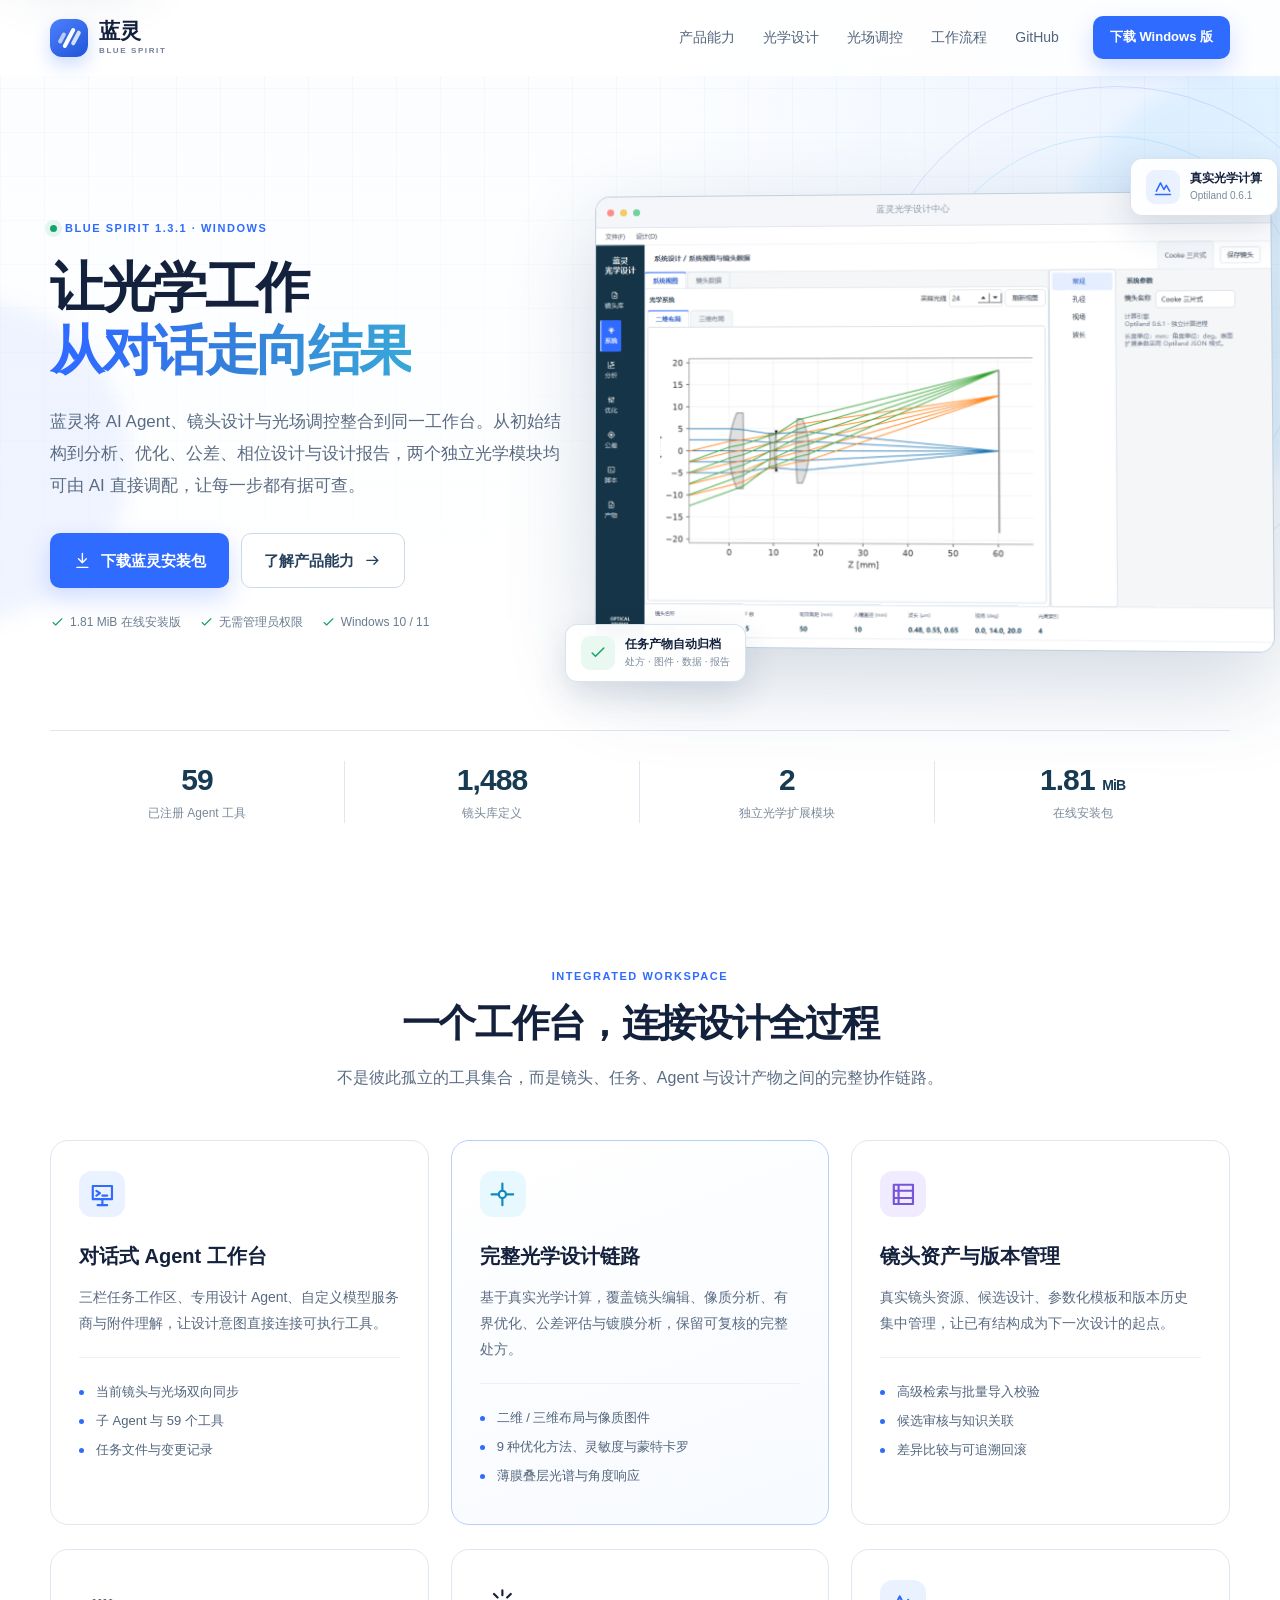
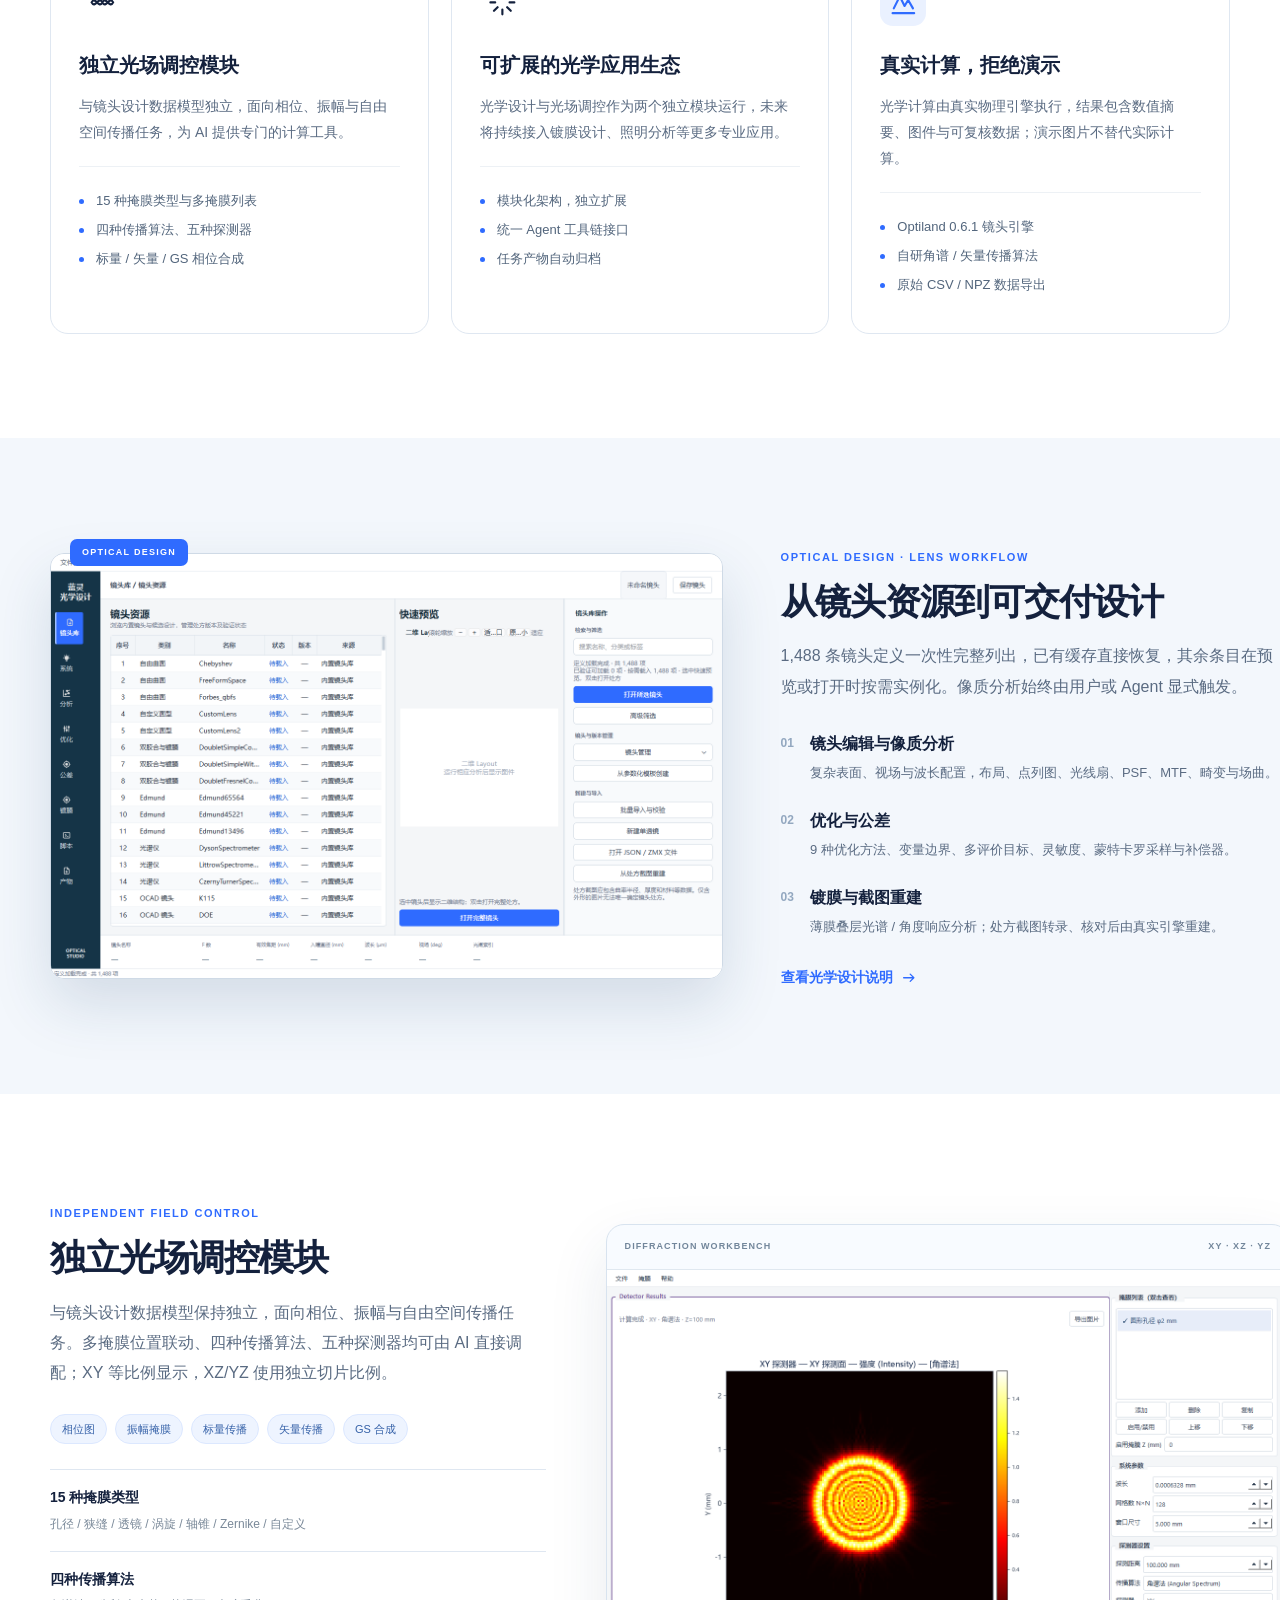
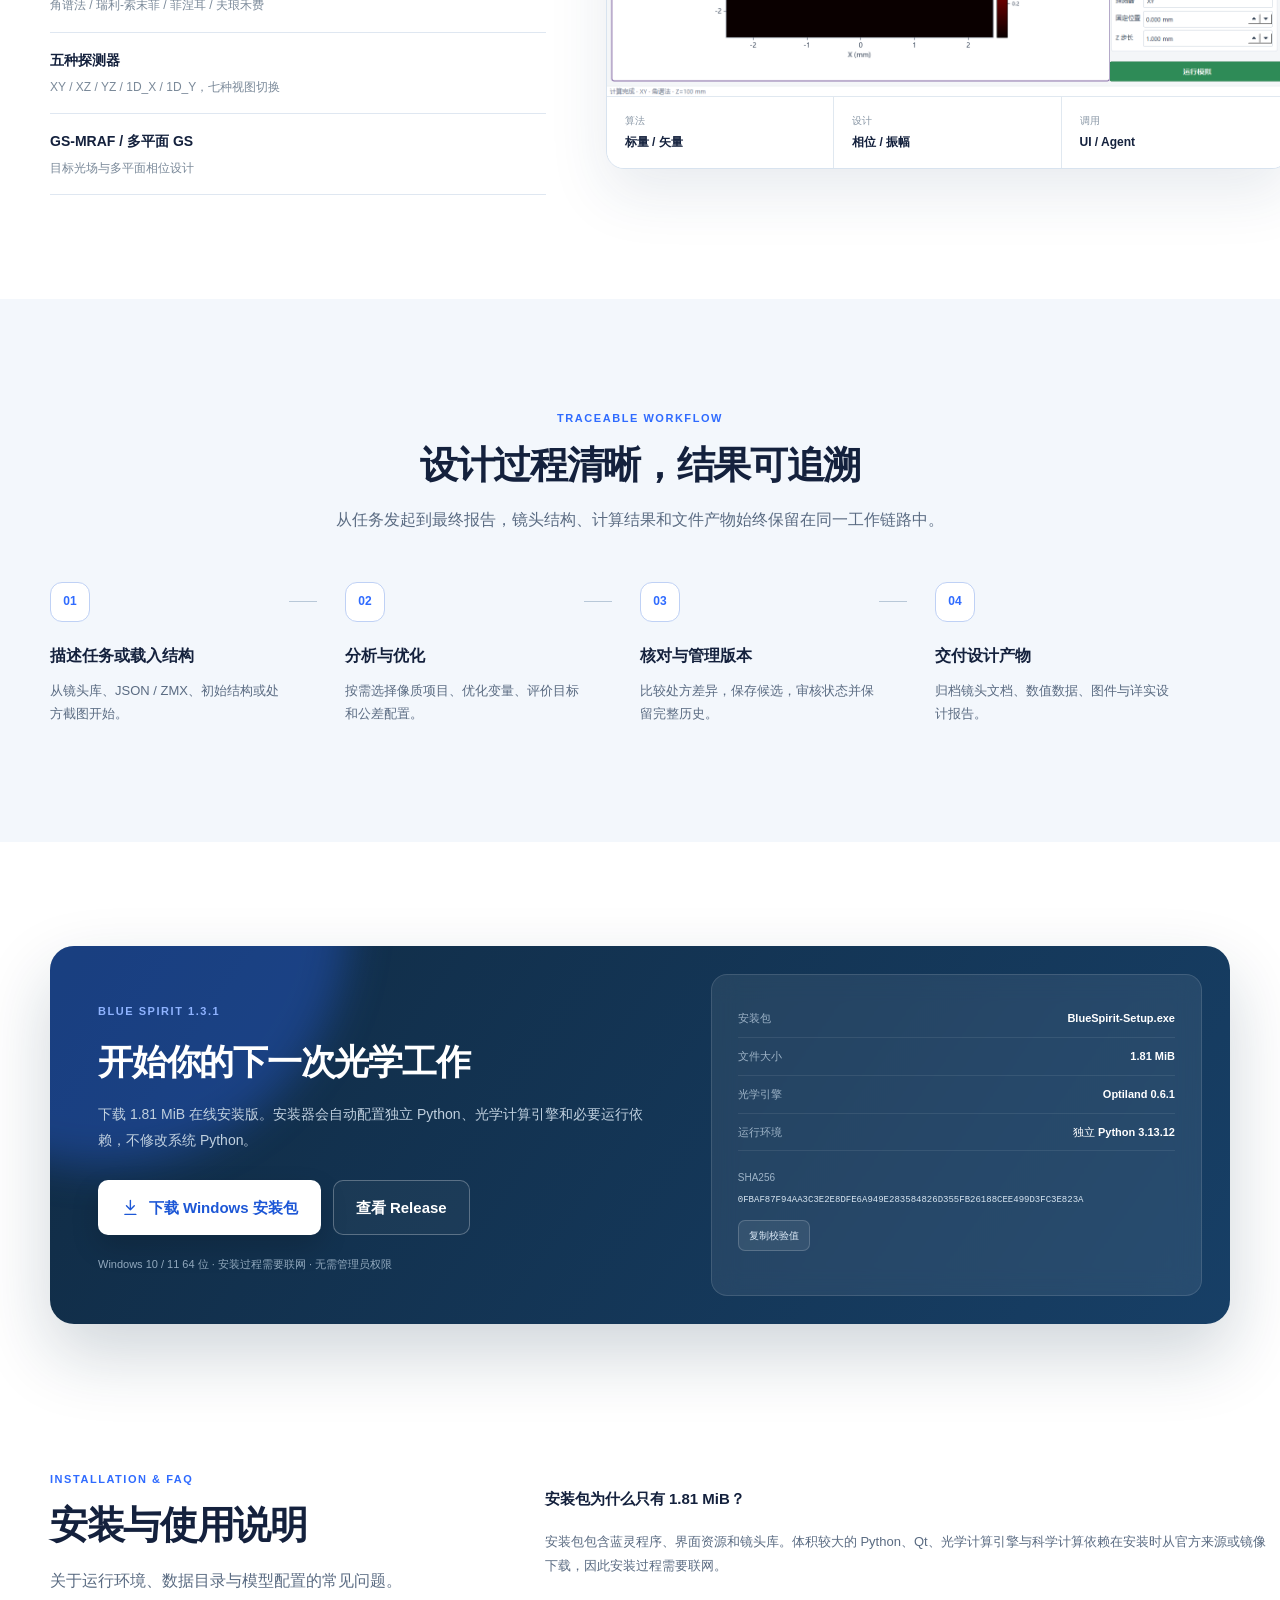
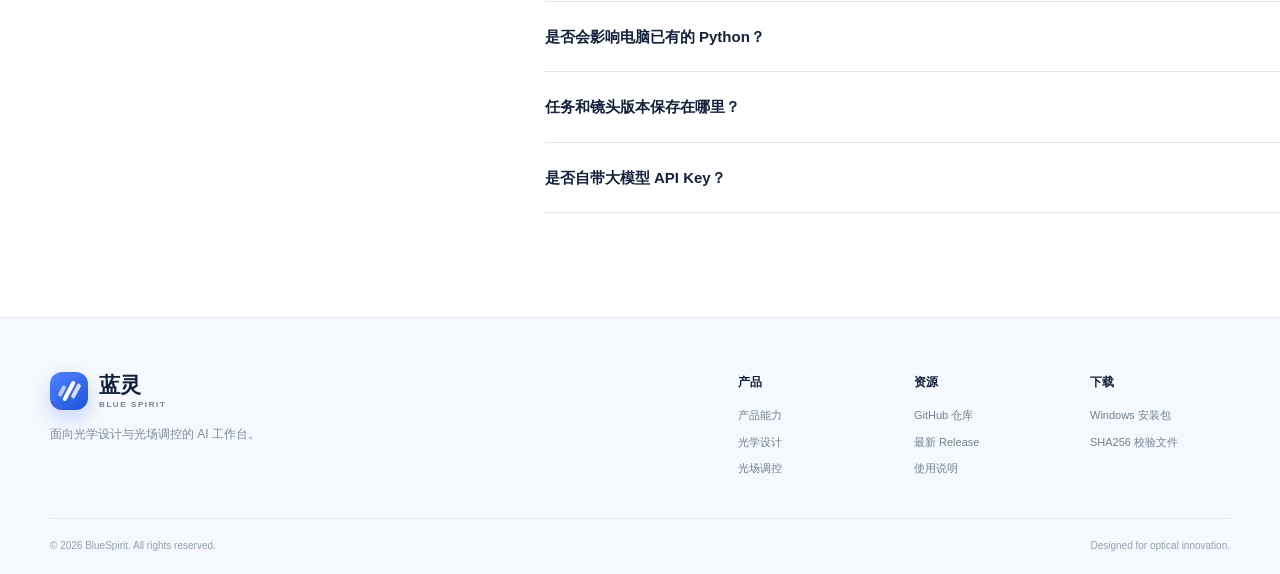
==== docs/index.html @ 86554b87 "docs: publish BlueSpirit website and downloads" ====
<!doctype html>
<html lang="zh-CN">
<head>
  <meta charset="utf-8">
  <meta name="viewport" content="width=device-width, initial-scale=1">
  <meta name="description" content="蓝灵 BlueSpirit 是面向 Windows 的 AI 光学工作台，集成镜头设计、光场调控与专用设计 Agent，覆盖从结构到分析、优化与交付的完整链路。">
  <meta name="theme-color" content="#2f6bff">
  <meta property="og:title" content="蓝灵 BlueSpirit · AI 光学工作台">
  <meta property="og:description" content="光学设计 + 光场调控，让 AI 真正参与光学工作。下载蓝灵 Windows 在线安装版。">
  <meta property="og:image" content="images/optical-studio.png">
  <title>蓝灵 BlueSpirit · AI 光学工作台</title>
  <link rel="icon" href="images/bluespirit.ico">
  <link rel="stylesheet" href="styles.css">
</head>
<body>
  <a class="skip-link" href="#main">跳至主要内容</a>
  <header class="site-header" id="siteHeader">
    <div class="container nav-wrap">
      <a class="brand" href="#top" aria-label="蓝灵首页">
        <span class="brand-mark" aria-hidden="true"><span></span><span></span><span></span></span>
        <span class="brand-name">蓝灵 <small>BLUE SPIRIT</small></span>
      </a>
      <button class="menu-toggle" id="menuToggle" aria-label="打开导航菜单" aria-expanded="false" aria-controls="navLinks">
        <span></span><span></span><span></span>
      </button>
      <nav class="nav-links" id="navLinks" aria-label="主导航">
        <a href="#features">产品能力</a>
        <a href="#optics">光学设计</a>
        <a href="#field">光场调控</a>
        <a href="#workflow">工作流程</a>
        <a href="https://github.com/Alice-P197/BlueSpirit" target="_blank" rel="noopener">GitHub</a>
      </nav>
      <a class="button button-small button-primary nav-download" href="https://github.com/Alice-P197/BlueSpirit/releases/latest/download/BlueSpirit-Setup.exe">下载 Windows 版</a>
    </div>
  </header>

  <main id="main">
    <section class="hero" id="top">
      <div class="hero-grid" aria-hidden="true"></div>
      <div class="hero-glow hero-glow-one" aria-hidden="true"></div>
      <div class="hero-glow hero-glow-two" aria-hidden="true"></div>
      <div class="container hero-layout">
        <div class="hero-copy">
          <div class="eyebrow"><span class="status-dot"></span> BLUE SPIRIT 1.3.1 · WINDOWS</div>
          <h1>让光学工作<br><span>从对话走向结果</span></h1>
          <p class="hero-description">蓝灵将 AI Agent、镜头设计与光场调控整合到同一工作台。从初始结构到分析、优化、公差、相位设计与设计报告，两个独立光学模块均可由 AI 直接调配，让每一步都有据可查。</p>
          <div class="hero-actions">
            <a class="button button-primary button-large" href="https://github.com/Alice-P197/BlueSpirit/releases/latest/download/BlueSpirit-Setup.exe">
              <svg viewBox="0 0 24 24" aria-hidden="true"><path d="M12 3v12m0 0 5-5m-5 5-5-5M5 21h14"/></svg>
              下载蓝灵安装包
            </a>
            <a class="button button-secondary button-large" href="#features">了解产品能力<svg viewBox="0 0 24 24" aria-hidden="true"><path d="M5 12h14m-5-5 5 5-5 5"/></svg></a>
          </div>
          <div class="hero-meta">
            <span><svg viewBox="0 0 24 24" aria-hidden="true"><path d="m5 12 4 4L19 6"/></svg>1.81 MiB 在线安装版</span>
            <span><svg viewBox="0 0 24 24" aria-hidden="true"><path d="m5 12 4 4L19 6"/></svg>无需管理员权限</span>
            <span><svg viewBox="0 0 24 24" aria-hidden="true"><path d="m5 12 4 4L19 6"/></svg>Windows 10 / 11</span>
          </div>
        </div>
        <div class="hero-product">
          <div class="optical-orbit orbit-one" aria-hidden="true"></div>
          <div class="optical-orbit orbit-two" aria-hidden="true"></div>
          <div class="app-window">
            <div class="app-window-bar"><span></span><span></span><span></span><p>蓝灵光学设计中心</p></div>
            <img src="images/optical-studio.png" alt="蓝灵光学设计中心的 Cooke 三片式镜头布局、系统参数与近轴指标界面" width="1360" height="860">
          </div>
          <div class="floating-card floating-card-top">
            <span class="floating-icon"><svg viewBox="0 0 24 24" aria-hidden="true"><path d="M4 17 9 7l4 8 3-5 4 7M3 21h18"/></svg></span>
            <div><strong>真实光学计算</strong><small>Optiland 0.6.1</small></div>
          </div>
          <div class="floating-card floating-card-bottom">
            <span class="floating-icon green"><svg viewBox="0 0 24 24" aria-hidden="true"><path d="m5 12 4 4L19 6"/></svg></span>
            <div><strong>任务产物自动归档</strong><small>处方 · 图件 · 数据 · 报告</small></div>
          </div>
        </div>
      </div>
      <div class="container hero-stats" aria-label="产品数据">
        <div><strong>59</strong><span>已注册 Agent 工具</span></div>
        <div><strong>1,488</strong><span>镜头库定义</span></div>
        <div><strong>2</strong><span>独立光学扩展模块</span></div>
        <div><strong>1.81 <small>MiB</small></strong><span>在线安装包</span></div>
      </div>
    </section>

    <section class="section" id="features">
      <div class="container">
        <div class="section-heading centered">
          <div class="eyebrow">INTEGRATED WORKSPACE</div>
          <h2>一个工作台，连接设计全过程</h2>
          <p>不是彼此孤立的工具集合，而是镜头、任务、Agent 与设计产物之间的完整协作链路。</p>
        </div>
        <div class="feature-grid">
          <article class="feature-card">
            <div class="feature-icon blue"><svg viewBox="0 0 24 24" aria-hidden="true"><path d="M4 5h16v11H4zM8 21h8M12 16v5M7 9l3 2-3 2M12 13h4"/></svg></div>
            <h3>对话式 Agent 工作台</h3>
            <p>三栏任务工作区、专用设计 Agent、自定义模型服务商与附件理解，让设计意图直接连接可执行工具。</p>
            <ul><li>当前镜头与光场双向同步</li><li>子 Agent 与 59 个工具</li><li>任务文件与变更记录</li></ul>
          </article>
          <article class="feature-card featured">
            <div class="feature-icon cyan"><svg viewBox="0 0 24 24" aria-hidden="true"><circle cx="12" cy="12" r="3"/><path d="M3 12h6m6 0h6M12 3v6m0 6v6"/></svg></div>
            <h3>完整光学设计链路</h3>
            <p>基于真实光学计算，覆盖镜头编辑、像质分析、有界优化、公差评估与镀膜分析，保留可复核的完整处方。</p>
            <ul><li>二维 / 三维布局与像质图件</li><li>9 种优化方法、灵敏度与蒙特卡罗</li><li>薄膜叠层光谱与角度响应</li></ul>
          </article>
          <article class="feature-card">
            <div class="feature-icon violet"><svg viewBox="0 0 24 24" aria-hidden="true"><path d="M4 4h16v16H4zM8 4v16M4 9h16M4 15h16"/></svg></div>
            <h3>镜头资产与版本管理</h3>
            <p>真实镜头资源、候选设计、参数化模板和版本历史集中管理，让已有结构成为下一次设计的起点。</p>
            <ul><li>高级检索与批量导入校验</li><li>候选审核与知识关联</li><li>差异比较与可追溯回滚</li></ul>
          </article>
        </div>
        <div class="feature-grid" style="margin-top:24px">
          <article class="feature-card">
            <div class="feature-icon green"><svg viewBox="0 0 24 24" aria-hidden="true"><path d="M3 12c3-6 6 6 9 0s6 6 9 0M3 12c3 6 6-6 9 0s6-6 9 0"/></svg></div>
            <h3>独立光场调控模块</h3>
            <p>与镜头设计数据模型独立，面向相位、振幅与自由空间传播任务，为 AI 提供专门的计算工具。</p>
            <ul><li>15 种掩膜类型与多掩膜列表</li><li>四种传播算法、五种探测器</li><li>标量 / 矢量 / GS 相位合成</li></ul>
          </article>
          <article class="feature-card">
            <div class="feature-icon orange"><svg viewBox="0 0 24 24" aria-hidden="true"><path d="M12 2v4m0 12v4M2 12h4m12 0h4M5 5l3 3m8 8 3 3M5 19l3-3m8-8 3-3"/></svg></div>
            <h3>可扩展的光学应用生态</h3>
            <p>光学设计与光场调控作为两个独立模块运行，未来将持续接入镀膜设计、照明分析等更多专业应用。</p>
            <ul><li>模块化架构，独立扩展</li><li>统一 Agent 工具链接口</li><li>任务产物自动归档</li></ul>
          </article>
          <article class="feature-card">
            <div class="feature-icon blue"><svg viewBox="0 0 24 24" aria-hidden="true"><path d="M4 17 9 7l4 8 3-5 4 7M3 21h18"/></svg></div>
            <h3>真实计算，拒绝演示</h3>
            <p>光学计算由真实物理引擎执行，结果包含数值摘要、图件与可复核数据；演示图片不替代实际计算。</p>
            <ul><li>Optiland 0.6.1 镜头引擎</li><li>自研角谱 / 矢量传播算法</li><li>原始 CSV / NPZ 数据导出</li></ul>
          </article>
        </div>
      </div>
    </section>

    <section class="section section-tinted" id="optics">
      <div class="container showcase-layout">
        <div class="showcase-media">
          <div class="section-label">OPTICAL DESIGN</div>
          <img src="images/lens-library.png" alt="蓝灵镜头资源库，展示镜头分类、状态、版本、来源和管理操作" width="1360" height="860" loading="lazy">
        </div>
        <div class="showcase-copy">
          <div class="eyebrow">OPTICAL DESIGN · LENS WORKFLOW</div>
          <h2>从镜头资源到可交付设计</h2>
          <p>1,488 条镜头定义一次性完整列出，已有缓存直接恢复，其余条目在预览或打开时按需实例化。像质分析始终由用户或 Agent 显式触发。</p>
          <div class="capability-list">
            <div><span>01</span><div><h3>镜头编辑与像质分析</h3><p>复杂表面、视场与波长配置，布局、点列图、光线扇、PSF、MTF、畸变与场曲。</p></div></div>
            <div><span>02</span><div><h3>优化与公差</h3><p>9 种优化方法、变量边界、多评价目标、灵敏度、蒙特卡罗采样与补偿器。</p></div></div>
            <div><span>03</span><div><h3>镀膜与截图重建</h3><p>薄膜叠层光谱 / 角度响应分析；处方截图转录、核对后由真实引擎重建。</p></div></div>
          </div>
          <a class="text-link" href="https://github.com/Alice-P197/BlueSpirit#光学设计" target="_blank" rel="noopener">查看光学设计说明<svg viewBox="0 0 24 24" aria-hidden="true"><path d="M5 12h14m-5-5 5 5-5 5"/></svg></a>
        </div>
      </div>
    </section>

    <section class="section field-section" id="field">
      <div class="container field-layout">
        <div class="field-copy">
          <div class="eyebrow">INDEPENDENT FIELD CONTROL</div>
          <h2>独立光场调控模块</h2>
          <p>与镜头设计数据模型保持独立，面向相位、振幅与自由空间传播任务。多掩膜位置联动、四种传播算法、五种探测器均可由 AI 直接调配；XY 等比例显示，XZ/YZ 使用独立切片比例。</p>
          <div class="field-tags"><span>相位图</span><span>振幅掩膜</span><span>标量传播</span><span>矢量传播</span><span>GS 合成</span></div>
          <div class="field-features">
            <div><strong>15 种掩膜类型</strong><small>孔径 / 狭缝 / 透镜 / 涡旋 / 轴锥 / Zernike / 自定义</small></div>
            <div><strong>四种传播算法</strong><small>角谱法 / 瑞利-索末菲 / 菲涅耳 / 夫琅禾费</small></div>
            <div><strong>五种探测器</strong><small>XY / XZ / YZ / 1D_X / 1D_Y，七种视图切换</small></div>
            <div><strong>GS-MRAF / 多平面 GS</strong><small>目标光场与多平面相位设计</small></div>
          </div>
        </div>
        <div class="wave-visual" aria-label="蓝灵光场调控真实界面">
          <div class="wave-toolbar"><span>DIFFRACTION WORKBENCH</span><span>XY · XZ · YZ</span></div>
          <img src="images/field-control.png" alt="蓝灵衍射计算工作台，左侧为 Detector Results，右侧为掩膜、系统参数与探测器设置" width="1440" height="900" loading="lazy">
          <div class="wave-metrics"><div><span>算法</span><strong>标量 / 矢量</strong></div><div><span>设计</span><strong>相位 / 振幅</strong></div><div><span>调用</span><strong>UI / Agent</strong></div></div>
        </div>
      </div>
    </section>

    <section class="section section-tinted" id="workflow">
      <div class="container">
        <div class="section-heading centered">
          <div class="eyebrow">TRACEABLE WORKFLOW</div>
          <h2>设计过程清晰，结果可追溯</h2>
          <p>从任务发起到最终报告，镜头结构、计算结果和文件产物始终保留在同一工作链路中。</p>
        </div>
        <div class="workflow-grid">
          <article><span class="step-number">01</span><h3>描述任务或载入结构</h3><p>从镜头库、JSON / ZMX、初始结构或处方截图开始。</p></article>
          <article><span class="step-number">02</span><h3>分析与优化</h3><p>按需选择像质项目、优化变量、评价目标和公差配置。</p></article>
          <article><span class="step-number">03</span><h3>核对与管理版本</h3><p>比较处方差异，保存候选，审核状态并保留完整历史。</p></article>
          <article><span class="step-number">04</span><h3>交付设计产物</h3><p>归档镜头文档、数值数据、图件与详实设计报告。</p></article>
        </div>
      </div>
    </section>

    <section class="section download-section" id="download">
      <div class="container">
        <div class="download-card">
          <div class="download-glow" aria-hidden="true"></div>
          <div class="download-copy">
            <div class="eyebrow light">BLUE SPIRIT 1.3.1</div>
            <h2>开始你的下一次光学工作</h2>
            <p>下载 1.81 MiB 在线安装版。安装器会自动配置独立 Python、光学计算引擎和必要运行依赖，不修改系统 Python。</p>
            <div class="hero-actions">
              <a class="button button-white button-large" href="https://github.com/Alice-P197/BlueSpirit/releases/latest/download/BlueSpirit-Setup.exe"><svg viewBox="0 0 24 24" aria-hidden="true"><path d="M12 3v12m0 0 5-5m-5 5-5-5M5 21h14"/></svg>下载 Windows 安装包</a>
              <a class="button button-dark-outline button-large" href="https://github.com/Alice-P197/BlueSpirit/releases/tag/v1.3.1" target="_blank" rel="noopener">查看 Release</a>
            </div>
            <small class="download-note">Windows 10 / 11 64 位 · 安装过程需要联网 · 无需管理员权限</small>
          </div>
          <div class="download-details">
            <div class="detail-row"><span>安装包</span><strong>BlueSpirit-Setup.exe</strong></div>
            <div class="detail-row"><span>文件大小</span><strong>1.81 MiB</strong></div>
            <div class="detail-row"><span>光学引擎</span><strong>Optiland 0.6.1</strong></div>
            <div class="detail-row"><span>运行环境</span><strong>独立 Python 3.13.12</strong></div>
            <div class="hash-block">
              <span>SHA256</span>
              <code id="sha256">0FBAF87F94AA3C3E2E8DFE6A949E283584826D355FB26188CEE499D3FC3E823A</code>
              <button class="copy-button" type="button" data-copy="0FBAF87F94AA3C3E2E8DFE6A949E283584826D355FB26188CEE499D3FC3E823A">复制校验值</button>
            </div>
          </div>
        </div>
      </div>
    </section>

    <section class="section faq-section">
      <div class="container faq-layout">
        <div class="section-heading"><div class="eyebrow">INSTALLATION & FAQ</div><h2>安装与使用说明</h2><p>关于运行环境、数据目录与模型配置的常见问题。</p></div>
        <div class="faq-list">
          <details open><summary>安装包为什么只有 1.81 MiB？</summary><p>安装包包含蓝灵程序、界面资源和镜头库。体积较大的 Python、Qt、光学计算引擎与科学计算依赖在安装时从官方来源或镜像下载，因此安装过程需要联网。</p></details>
          <details><summary>是否会影响电脑已有的 Python？</summary><p>不会。蓝灵使用应用目录中的独立 Python，默认安装到当前用户目录，无需管理员权限，也不修改系统 Python 配置。</p></details>
          <details><summary>任务和镜头版本保存在哪里？</summary><p>用户任务与配置默认保存在 %APPDATA%\BlueSpirit，程序安装在 %LOCALAPPDATA%\BlueSpirit。卸载不会主动删除用户任务、报告与镜头版本数据。</p></details>
          <details><summary>是否自带大模型 API Key？</summary><p>不自带。蓝灵支持自定义 OpenAI 兼容服务商，API Key 由用户在本机设置。没有 API Key 时，基础界面和本地光学计算仍可使用。</p></details>
        </div>
      </div>
    </section>
  </main>

  <footer class="site-footer">
    <div class="container footer-main">
      <div><a class="brand footer-brand" href="#top"><span class="brand-mark" aria-hidden="true"><span></span><span></span><span></span></span><span class="brand-name">蓝灵 <small>BLUE SPIRIT</small></span></a><p>面向光学设计与光场调控的 AI 工作台。</p></div>
      <div class="footer-links"><div><strong>产品</strong><a href="#features">产品能力</a><a href="#optics">光学设计</a><a href="#field">光场调控</a></div><div><strong>资源</strong><a href="https://github.com/Alice-P197/BlueSpirit" target="_blank" rel="noopener">GitHub 仓库</a><a href="https://github.com/Alice-P197/BlueSpirit/releases/latest" target="_blank" rel="noopener">最新 Release</a><a href="https://github.com/Alice-P197/BlueSpirit#安装目录与数据" target="_blank" rel="noopener">使用说明</a></div><div><strong>下载</strong><a href="https://github.com/Alice-P197/BlueSpirit/releases/latest/download/BlueSpirit-Setup.exe">Windows 安装包</a><a href="https://github.com/Alice-P197/BlueSpirit/releases/latest/download/SHA256SUMS.txt" target="_blank" rel="noopener">SHA256 校验文件</a></div></div>
    </div>
    <div class="container footer-bottom"><span>© 2026 BlueSpirit. All rights reserved.</span><span>Designed for optical innovation.</span></div>
  </footer>
  <script src="script.js"></script>
</body>
</html>
---- docs/styles.css ----
:root{--primary:#2f6bff;--primary-dark:#2054d8;--cyan:#38bdf8;--navy:#102b44;--text:#14213d;--muted:#5a6b82;--border:#dfe7f1;--surface:#fff;--tinted:#f3f7fc;--success:#16a36a;--shadow:0 20px 60px rgba(21,55,92,.12);--radius:18px}*{box-sizing:border-box}html{scroll-behavior:smooth;scroll-padding-top:84px}body{margin:0;color:var(--text);background:#fff;font-family:"Segoe UI","Microsoft YaHei UI","Microsoft YaHei",sans-serif;font-size:16px;line-height:1.7;-webkit-font-smoothing:antialiased}a{color:inherit;text-decoration:none}img{display:block;max-width:100%;height:auto}svg{width:1.25em;height:1.25em;fill:none;stroke:currentColor;stroke-width:1.8;stroke-linecap:round;stroke-linejoin:round}button,a{-webkit-tap-highlight-color:transparent}button{font:inherit}.container{width:min(1180px,calc(100% - 48px));margin:0 auto}.skip-link{position:fixed;left:16px;top:-80px;z-index:999;background:#fff;padding:10px 16px;border-radius:8px;box-shadow:var(--shadow)}.skip-link:focus{top:12px}.site-header{height:76px;position:fixed;inset:0 0 auto;z-index:100;background:rgba(255,255,255,.86);border-bottom:1px solid transparent;backdrop-filter:blur(18px);transition:.25s}.site-header.scrolled{border-color:var(--border);box-shadow:0 6px 24px rgba(20,50,80,.05)}.nav-wrap{height:100%;display:flex;align-items:center;gap:34px}.brand{display:inline-flex;align-items:center;gap:11px;flex-shrink:0}.brand-mark{width:38px;height:38px;border-radius:12px;background:linear-gradient(145deg,#4e82ff,#2054d8);display:flex;align-items:center;justify-content:center;gap:3px;box-shadow:0 8px 18px rgba(47,107,255,.24)}.brand-mark span{width:4px;border-radius:5px;background:#fff;transform:rotate(28deg)}.brand-mark span:nth-child(1){height:12px;opacity:.65}.brand-mark span:nth-child(2){height:22px}.brand-mark span:nth-child(3){height:16px;opacity:.8}.brand-name{font-size:21px;font-weight:750;letter-spacing:.02em;line-height:1.1}.brand-name small{display:block;font-size:8px;letter-spacing:.2em;color:#718096;margin-top:5px}.nav-links{display:flex;align-items:center;justify-content:center;gap:28px;margin-left:auto}.nav-links a{font-size:14px;color:#52657c;transition:.2s}.nav-links a:hover{color:var(--primary)}.button{display:inline-flex;align-items:center;justify-content:center;gap:9px;border:1px solid transparent;border-radius:10px;font-weight:650;cursor:pointer;transition:transform .2s,box-shadow .2s,background .2s,border-color .2s;white-space:nowrap}.button:hover{transform:translateY(-2px)}.button:focus-visible,.copy-button:focus-visible{outline:3px solid rgba(47,107,255,.3);outline-offset:3px}.button-small{padding:9px 16px;font-size:13px}.button-large{padding:14px 22px;font-size:15px}.button-primary{background:var(--primary);color:#fff;box-shadow:0 10px 24px rgba(47,107,255,.22)}.button-primary:hover{background:var(--primary-dark);box-shadow:0 14px 30px rgba(47,107,255,.3)}.button-secondary{background:#fff;border-color:#ccd9e8;color:#27415d}.button-secondary:hover{border-color:#9eb8d3;background:#f8fbff}.menu-toggle{display:none;background:none;border:0;padding:8px;cursor:pointer}.menu-toggle span{display:block;width:22px;height:2px;background:#173b53;margin:5px;border-radius:2px}.hero{position:relative;padding:156px 0 0;overflow:hidden;background:radial-gradient(circle at 90% 15%,#edf4ff 0,transparent 36%),linear-gradient(180deg,#fbfdff 0,#fff 80%)}.hero-grid{position:absolute;inset:0;background-image:linear-gradient(rgba(80,120,165,.045) 1px,transparent 1px),linear-gradient(90deg,rgba(80,120,165,.045) 1px,transparent 1px);background-size:44px 44px;mask-image:linear-gradient(to bottom,#000,transparent 78%)}.hero-glow{position:absolute;border-radius:50%;filter:blur(10px);pointer-events:none}.hero-glow-one{width:400px;height:400px;right:-180px;top:70px;background:rgba(56,189,248,.09)}.hero-glow-two{width:320px;height:320px;left:-190px;top:300px;background:rgba(47,107,255,.07)}.hero-layout{position:relative;display:grid;grid-template-columns:44% 56%;align-items:center;gap:26px}.hero-copy{position:relative;z-index:2;padding-bottom:40px}.eyebrow{display:inline-flex;align-items:center;gap:8px;color:var(--primary);font-size:11px;font-weight:750;letter-spacing:.14em;line-height:1.4;margin-bottom:20px}.status-dot{width:7px;height:7px;border-radius:50%;background:var(--success);box-shadow:0 0 0 5px rgba(22,163,106,.1)}h1,h2,h3,p{margin-top:0}h1{font-size:54px;line-height:1.16;letter-spacing:-.045em;margin-bottom:24px;font-weight:780}h1 span{background:linear-gradient(100deg,#2f6bff 10%,#347fda 50%,#38a8d8);background-clip:text;-webkit-background-clip:text;color:transparent}.hero-description{font-size:17px;color:var(--muted);line-height:1.9;max-width:540px;margin-bottom:30px}.hero-actions{display:flex;gap:12px;flex-wrap:wrap}.hero-meta{display:flex;gap:18px;flex-wrap:wrap;margin-top:24px;color:#6b7c90;font-size:12px}.hero-meta span{display:flex;align-items:center;gap:5px}.hero-meta svg{color:var(--success);font-size:12px}.hero-product{position:relative;min-width:0;padding:40px 0 84px}.app-window{position:relative;z-index:2;background:#fff;border:1px solid rgba(176,195,216,.8);border-radius:15px;box-shadow:0 32px 90px rgba(28,66,110,.2);overflow:hidden;transform:perspective(1300px) rotateY(-3deg) rotateX(1deg);transform-origin:left center}.app-window-bar{height:31px;background:#f4f6f9;border-bottom:1px solid #e1e7ed;display:flex;align-items:center;padding:0 11px;gap:6px}.app-window-bar>span{width:7px;height:7px;border-radius:50%;background:#c6d0da}.app-window-bar>span:first-child{background:#ff8f85}.app-window-bar>span:nth-child(2){background:#f2ca67}.app-window-bar>span:nth-child(3){background:#6fd2a0}.app-window-bar p{margin:0 auto;font-size:9px;color:#8b98a8;padding-right:70px}.app-window img{width:100%;height:auto}.optical-orbit{position:absolute;border:1px solid rgba(47,107,255,.16);border-radius:50%;z-index:0}.orbit-one{width:500px;height:500px;right:-110px;top:-70px}.orbit-two{width:390px;height:390px;right:-50px;top:-20px;border-color:rgba(56,189,248,.2)}.floating-card{position:absolute;z-index:3;background:rgba(255,255,255,.95);border:1px solid rgba(211,224,237,.9);border-radius:12px;padding:11px 15px;display:flex;align-items:center;gap:10px;box-shadow:0 14px 34px rgba(25,58,96,.14);backdrop-filter:blur(12px)}.floating-card-top{right:-22px;top:2px}.floating-card-bottom{left:-30px;bottom:48px}.floating-icon{width:34px;height:34px;border-radius:9px;background:#eaf1ff;color:var(--primary);display:grid;place-items:center}.floating-icon.green{background:#e9f9f1;color:var(--success)}.floating-card strong,.floating-card small{display:block;line-height:1.45}.floating-card strong{font-size:12px}.floating-card small{font-size:10px;color:#7b8b9c;margin-top:2px}.hero-stats{position:relative;display:grid;grid-template-columns:repeat(4,1fr);border-top:1px solid var(--border);padding:30px 0 34px}.hero-stats>div{display:flex;flex-direction:column;align-items:center;border-right:1px solid var(--border)}.hero-stats>div:last-child{border:0}.hero-stats strong{font-size:30px;line-height:1.25;letter-spacing:-.03em;color:#173b53}.hero-stats strong small{font-size:14px}.hero-stats span{color:#7a8999;font-size:12px;margin-top:5px}.section{padding:104px 0}.section-tinted{background:var(--tinted)}.section-heading{max-width:620px;margin-bottom:46px}.section-heading.centered{text-align:center;margin-left:auto;margin-right:auto}.section-heading .eyebrow{margin-bottom:14px}h2{font-size:38px;line-height:1.28;letter-spacing:-.035em;margin-bottom:16px;font-weight:750}.section-heading p,.showcase-copy>p,.field-copy>p{color:var(--muted);font-size:16px;line-height:1.9;margin-bottom:0}.feature-grid{display:grid;grid-template-columns:repeat(3,1fr);gap:22px}.feature-card{background:#fff;border:1px solid var(--border);border-radius:var(--radius);padding:30px 28px;transition:.25s;position:relative}.feature-card:hover{transform:translateY(-5px);border-color:#b7cbe3;box-shadow:0 20px 45px rgba(25,60,100,.09)}.feature-card.featured{border-color:#b8cffd;background:linear-gradient(160deg,#fff,#f7faff)}.feature-icon{width:46px;height:46px;border-radius:13px;display:grid;place-items:center;font-size:23px;margin-bottom:22px}.feature-icon.blue{background:#eaf1ff;color:var(--primary)}.feature-icon.cyan{background:#e7f8fe;color:#1288bb}.feature-icon.violet{background:#f0ebff;color:#7754d8}.feature-card h3{font-size:20px;margin-bottom:12px}.feature-card p{font-size:14px;color:var(--muted);line-height:1.85}.feature-card ul{padding:16px 0 0;margin:20px 0 0;border-top:1px solid #edf1f5;list-style:none}.feature-card li{font-size:13px;color:#52657c;margin:7px 0;padding-left:17px;position:relative}.feature-card li:before{content:"";position:absolute;width:5px;height:5px;border-radius:50%;background:var(--primary);left:0;top:9px}.showcase-layout{display:grid;grid-template-columns:57% 43%;align-items:center;gap:58px}.showcase-media{position:relative}.showcase-media img{border-radius:14px;border:1px solid #cfdae6;box-shadow:0 25px 60px rgba(28,66,110,.15);width:100%}.section-label{position:absolute;left:20px;top:-14px;background:var(--primary);color:#fff;border-radius:7px;padding:6px 12px;font-size:9px;font-weight:700;letter-spacing:.14em;z-index:2}.showcase-copy h2,.field-copy h2{font-size:36px}.showcase-copy .eyebrow,.field-copy .eyebrow{margin-bottom:14px}.capability-list{margin:28px 0 24px}.capability-list>div{display:flex;gap:16px;margin:22px 0}.capability-list>div>span{color:#93a8c0;font-size:12px;font-weight:700;padding-top:3px}.capability-list h3{font-size:16px;margin-bottom:5px}.capability-list p{color:var(--muted);font-size:13px;line-height:1.75;margin:0}.text-link{display:inline-flex;align-items:center;gap:7px;color:var(--primary);font-size:14px;font-weight:650}.text-link:hover{gap:11px}.field-section{background:#fff}.field-layout{display:grid;grid-template-columns:42% 58%;gap:60px;align-items:center}.field-tags{display:flex;gap:8px;flex-wrap:wrap;margin:25px 0}.field-tags span{background:#eef4ff;color:#3561a8;border:1px solid #dce8ff;padding:5px 11px;border-radius:99px;font-size:11px}.field-features{border-top:1px solid var(--border);margin-top:25px}.field-features>div{padding:16px 0;border-bottom:1px solid var(--border)}.field-features strong,.field-features small{display:block}.field-features strong{font-size:14px}.field-features small{color:#7a8999;font-size:12px;margin-top:4px}.wave-visual{background:#f8fbff;border:1px solid #d8e3ef;border-radius:18px;overflow:hidden;box-shadow:0 24px 60px rgba(25,60,100,.1)}.wave-toolbar{display:flex;justify-content:space-between;padding:14px 18px;border-bottom:1px solid #e0e8f0;color:#72869b;font-size:9px;font-weight:700;letter-spacing:.12em}.wave-visual>svg{width:100%;height:auto;stroke:none}.wave-metrics{display:grid;grid-template-columns:repeat(3,1fr);background:#fff;border-top:1px solid #e0e8f0}.wave-metrics>div{padding:15px 18px;border-right:1px solid #e0e8f0}.wave-metrics>div:last-child{border:0}.wave-metrics span,.wave-metrics strong{display:block}.wave-metrics span{font-size:10px;color:#8997a6}.wave-metrics strong{font-size:12px;margin-top:3px}.workflow-grid{display:grid;grid-template-columns:repeat(4,1fr);gap:0}.workflow-grid article{position:relative;padding:0 28px 0 0;margin-right:28px}.workflow-grid article:not(:last-child):after{content:"";position:absolute;right:0;top:19px;width:28px;height:1px;background:#b8c8d8}.step-number{display:grid;place-items:center;width:40px;height:40px;border:1px solid #bfd1f5;background:#fff;color:var(--primary);border-radius:12px;font-size:12px;font-weight:750;margin-bottom:20px}.workflow-grid h3{font-size:16px;margin-bottom:10px}.workflow-grid p{font-size:13px;color:var(--muted);line-height:1.8}.download-section{padding-bottom:70px}.download-card{position:relative;overflow:hidden;display:grid;grid-template-columns:56% 44%;background:linear-gradient(125deg,#102b44,#173f66);border-radius:24px;color:#fff;box-shadow:0 30px 70px rgba(16,43,68,.2)}.download-glow{position:absolute;width:500px;height:500px;border-radius:50%;left:-200px;top:-280px;background:rgba(47,107,255,.32);filter:blur(20px)}.download-copy{position:relative;padding:50px 48px}.eyebrow.light{color:#8fb3ff}.download-copy h2{font-size:35px}.download-copy>p{color:#c0d0df;font-size:14px;line-height:1.9;margin-bottom:26px}.button-white{background:#fff;color:#1d57d6;box-shadow:0 12px 28px rgba(0,0,0,.16)}.button-white:hover{background:#f2f6ff}.button-dark-outline{border-color:rgba(255,255,255,.28);color:#fff;background:rgba(255,255,255,.04)}.button-dark-outline:hover{background:rgba(255,255,255,.1)}.download-note{display:block;color:#91a8bd;margin-top:20px;font-size:11px}.download-details{position:relative;margin:28px 28px 28px 0;padding:25px 26px;background:rgba(255,255,255,.075);border:1px solid rgba(255,255,255,.12);border-radius:16px;backdrop-filter:blur(12px)}.detail-row{display:flex;justify-content:space-between;gap:20px;padding:9px 0;font-size:11px;border-bottom:1px solid rgba(255,255,255,.08)}.detail-row span{color:#9eb3c7}.detail-row strong{font-weight:550;text-align:right}.hash-block{margin-top:18px}.hash-block>span{display:block;color:#9eb3c7;font-size:10px;margin-bottom:7px}.hash-block code{display:block;font-family:Consolas,monospace;font-size:9px;line-height:1.65;color:#d9e6f2;word-break:break-all;user-select:all}.copy-button{margin-top:12px;border:1px solid rgba(255,255,255,.18);border-radius:7px;background:rgba(255,255,255,.07);color:#dbe8f5;font-size:10px;padding:6px 10px;cursor:pointer}.copy-button:hover{background:rgba(255,255,255,.14)}.faq-section{padding-top:70px}.faq-layout{display:grid;grid-template-columns:36% 64%;gap:70px}.faq-list details{border-bottom:1px solid var(--border);padding:4px 0}.faq-list summary{cursor:pointer;list-style:none;padding:18px 36px 18px 0;font-size:15px;font-weight:650;position:relative}.faq-list summary::-webkit-details-marker{display:none}.faq-list summary:after{content:"+";position:absolute;right:6px;top:16px;color:#6c8298;font-size:22px;font-weight:400}.faq-list details[open] summary:after{content:"−"}.faq-list p{color:var(--muted);font-size:13px;line-height:1.9;padding:0 30px 18px 0;margin:0}.site-footer{background:#f5f8fc;border-top:1px solid var(--border);padding:54px 0 20px}.footer-main{display:flex;justify-content:space-between;gap:50px;padding-bottom:40px}.footer-brand{margin-bottom:14px}.footer-main>div:first-child>p{color:#7b8b9c;font-size:12px}.footer-links{display:grid;grid-template-columns:repeat(3,140px);gap:36px}.footer-links>div{display:flex;flex-direction:column;gap:8px}.footer-links strong{font-size:12px;margin-bottom:5px}.footer-links a{font-size:11px;color:#6e8094}.footer-links a:hover{color:var(--primary)}.footer-bottom{border-top:1px solid var(--border);padding-top:18px;display:flex;justify-content:space-between;color:#91a0af;font-size:10px}@media(max-width:1100px){.nav-links{gap:18px}.hero-layout{grid-template-columns:48% 52%}h1{font-size:46px}.floating-card-top{right:0}.floating-card-bottom{left:-10px}.showcase-layout,.field-layout{gap:35px}.download-copy{padding:42px 36px}.download-details{margin:24px 24px 24px 0}}@media(max-width:900px){.nav-links{position:absolute;display:none;left:24px;right:24px;top:68px;background:#fff;border:1px solid var(--border);border-radius:14px;padding:18px;box-shadow:var(--shadow);flex-direction:column;align-items:stretch;gap:0}.nav-links.open{display:flex}.nav-links a{padding:10px 12px}.menu-toggle{display:block;margin-left:auto}.nav-download{display:none}.hero{padding-top:130px}.hero-layout{grid-template-columns:1fr}.hero-copy{text-align:center;padding-bottom:0}.hero-description{margin-left:auto;margin-right:auto}.hero-actions,.hero-meta{justify-content:center}.hero-product{max-width:720px;width:100%;margin:0 auto;padding-top:28px}.app-window{transform:none}.hero-stats{margin-top:10px}.feature-grid{grid-template-columns:1fr}.feature-card{display:grid;grid-template-columns:55px 1fr;column-gap:18px}.feature-icon{grid-row:1/4}.feature-card h3{margin-top:4px}.feature-card p,.feature-card ul{grid-column:2}.feature-card ul{margin-top:0}.showcase-layout,.field-layout{grid-template-columns:1fr;gap:40px}.showcase-media{max-width:760px}.field-copy{max-width:680px}.workflow-grid{grid-template-columns:repeat(2,1fr);row-gap:38px}.workflow-grid article:nth-child(2):after{display:none}.download-card{grid-template-columns:1fr}.download-details{margin:0 28px 28px}.faq-layout{grid-template-columns:1fr;gap:10px}.faq-layout .section-heading{margin-bottom:20px}.footer-main{flex-direction:column}.footer-links{grid-template-columns:repeat(3,1fr)}}@media(max-width:600px){.container{width:min(100% - 30px,1180px)}.site-header{height:68px}.brand-mark{width:34px;height:34px;border-radius:10px}.brand-name{font-size:19px}.hero{padding-top:110px}h1{font-size:38px}.hero-description{font-size:15px}.hero-actions .button{width:100%}.hero-meta{gap:10px;font-size:10px}.hero-product{padding-bottom:65px}.floating-card{padding:8px 10px}.floating-card strong{font-size:10px}.floating-card small{font-size:8px}.floating-card-top{top:12px}.floating-card-bottom{bottom:32px;left:-4px}.floating-icon{width:28px;height:28px}.hero-stats{grid-template-columns:repeat(2,1fr);row-gap:24px}.hero-stats>div:nth-child(2){border-right:0}.hero-stats strong{font-size:25px}.section{padding:72px 0}h2,.showcase-copy h2,.field-copy h2{font-size:29px}.section-heading{margin-bottom:32px}.section-heading p,.showcase-copy>p,.field-copy>p{font-size:14px}.feature-card{display:block;padding:24px}.feature-card p,.feature-card ul{grid-column:auto}.feature-card ul{margin-top:16px}.showcase-layout{gap:30px}.workflow-grid{grid-template-columns:1fr}.workflow-grid article:after{display:none}.download-copy{padding:34px 24px}.download-copy h2{font-size:29px}.download-details{margin:0 16px 16px;padding:20px}.detail-row{font-size:10px}.footer-links{gap:16px;grid-template-columns:repeat(3,1fr)}.footer-bottom{flex-direction:column;gap:5px}.orbit-one,.orbit-two{display:none}}@media(prefers-reduced-motion:reduce){html{scroll-behavior:auto}*,*:before,*:after{transition:none!important}}
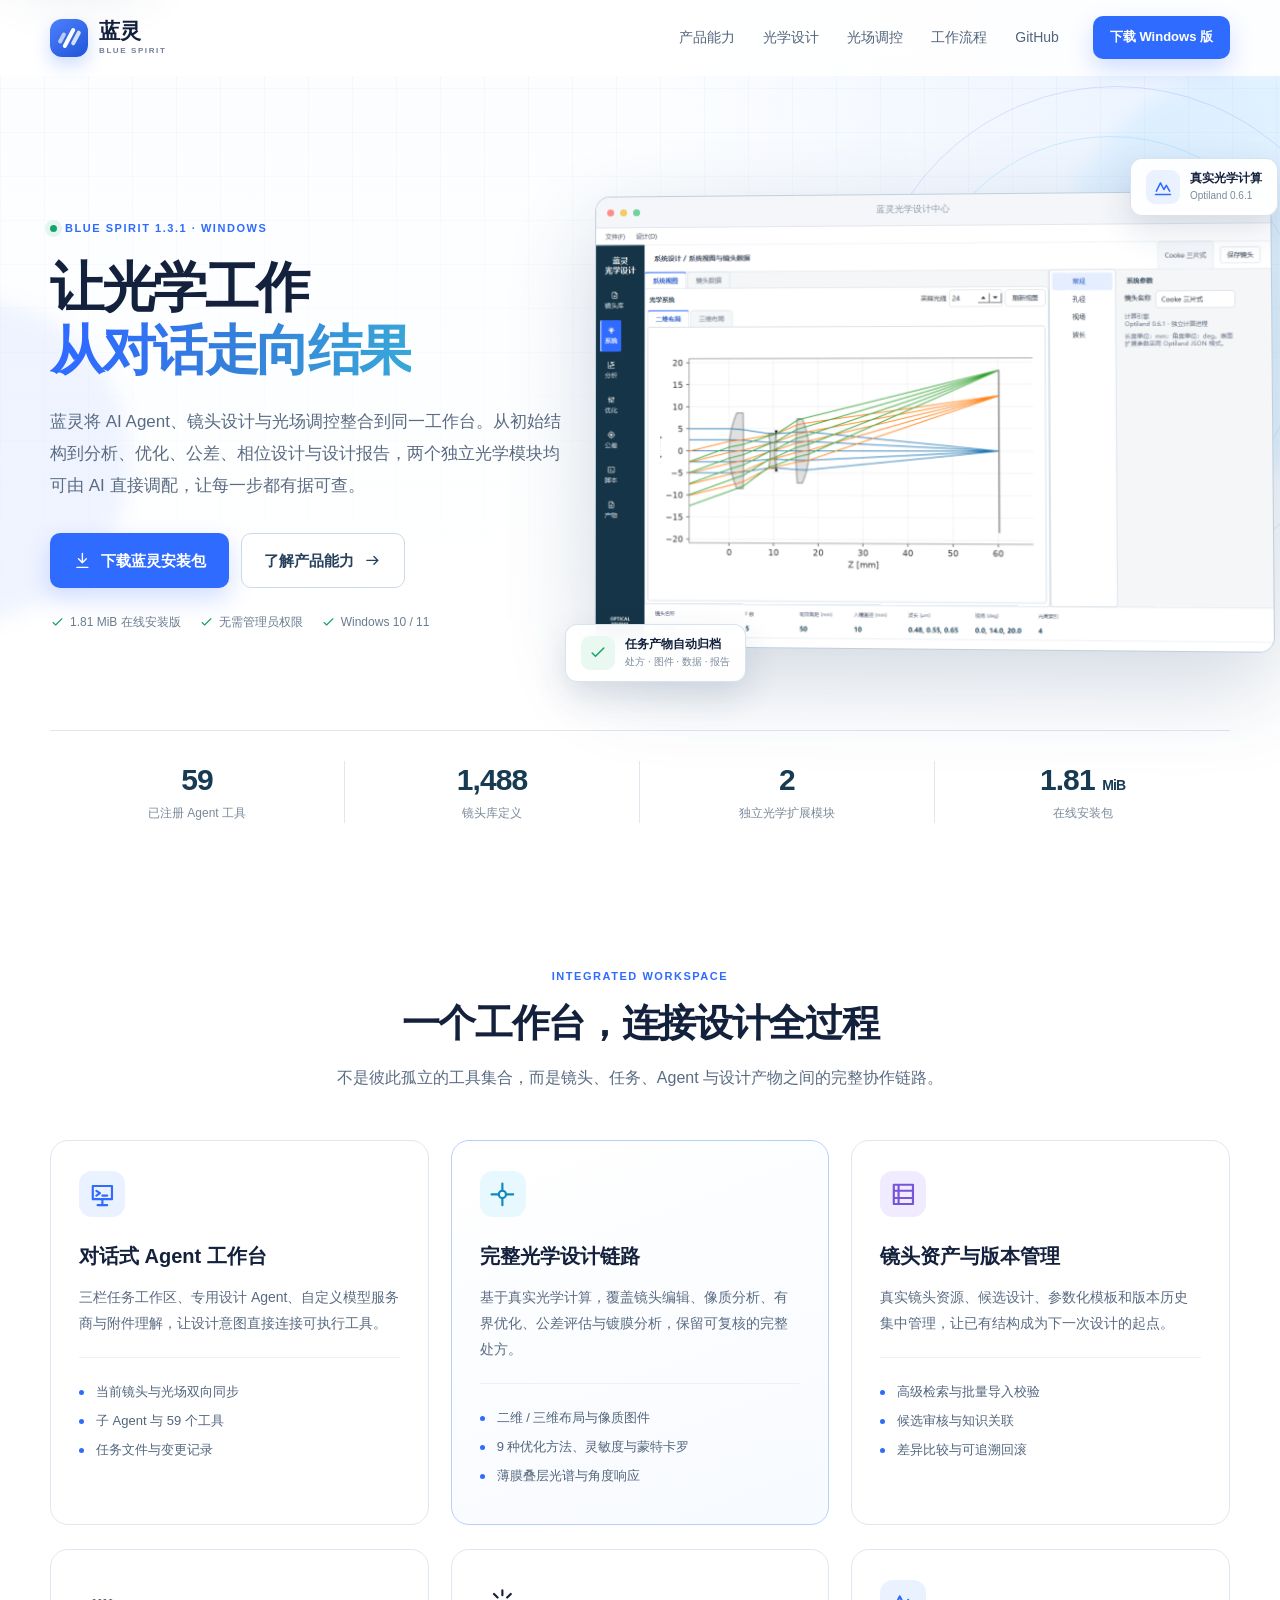
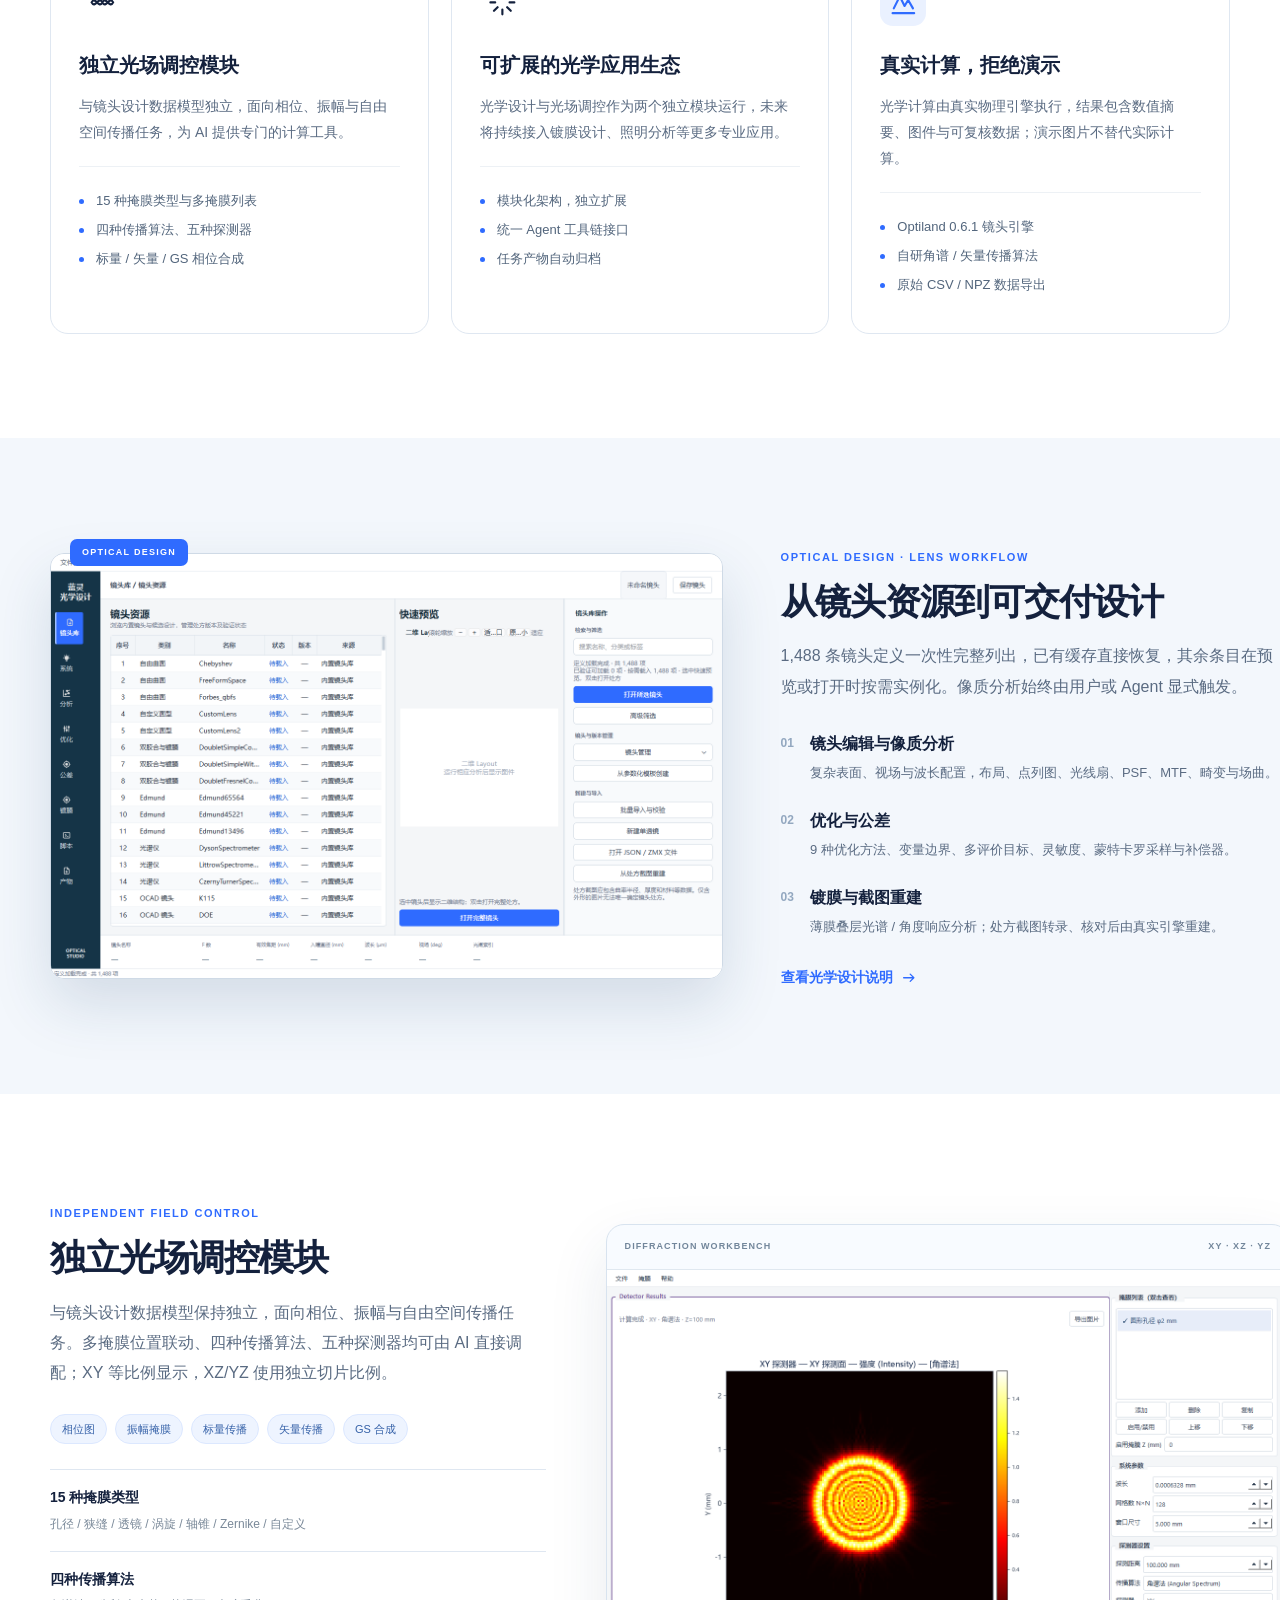
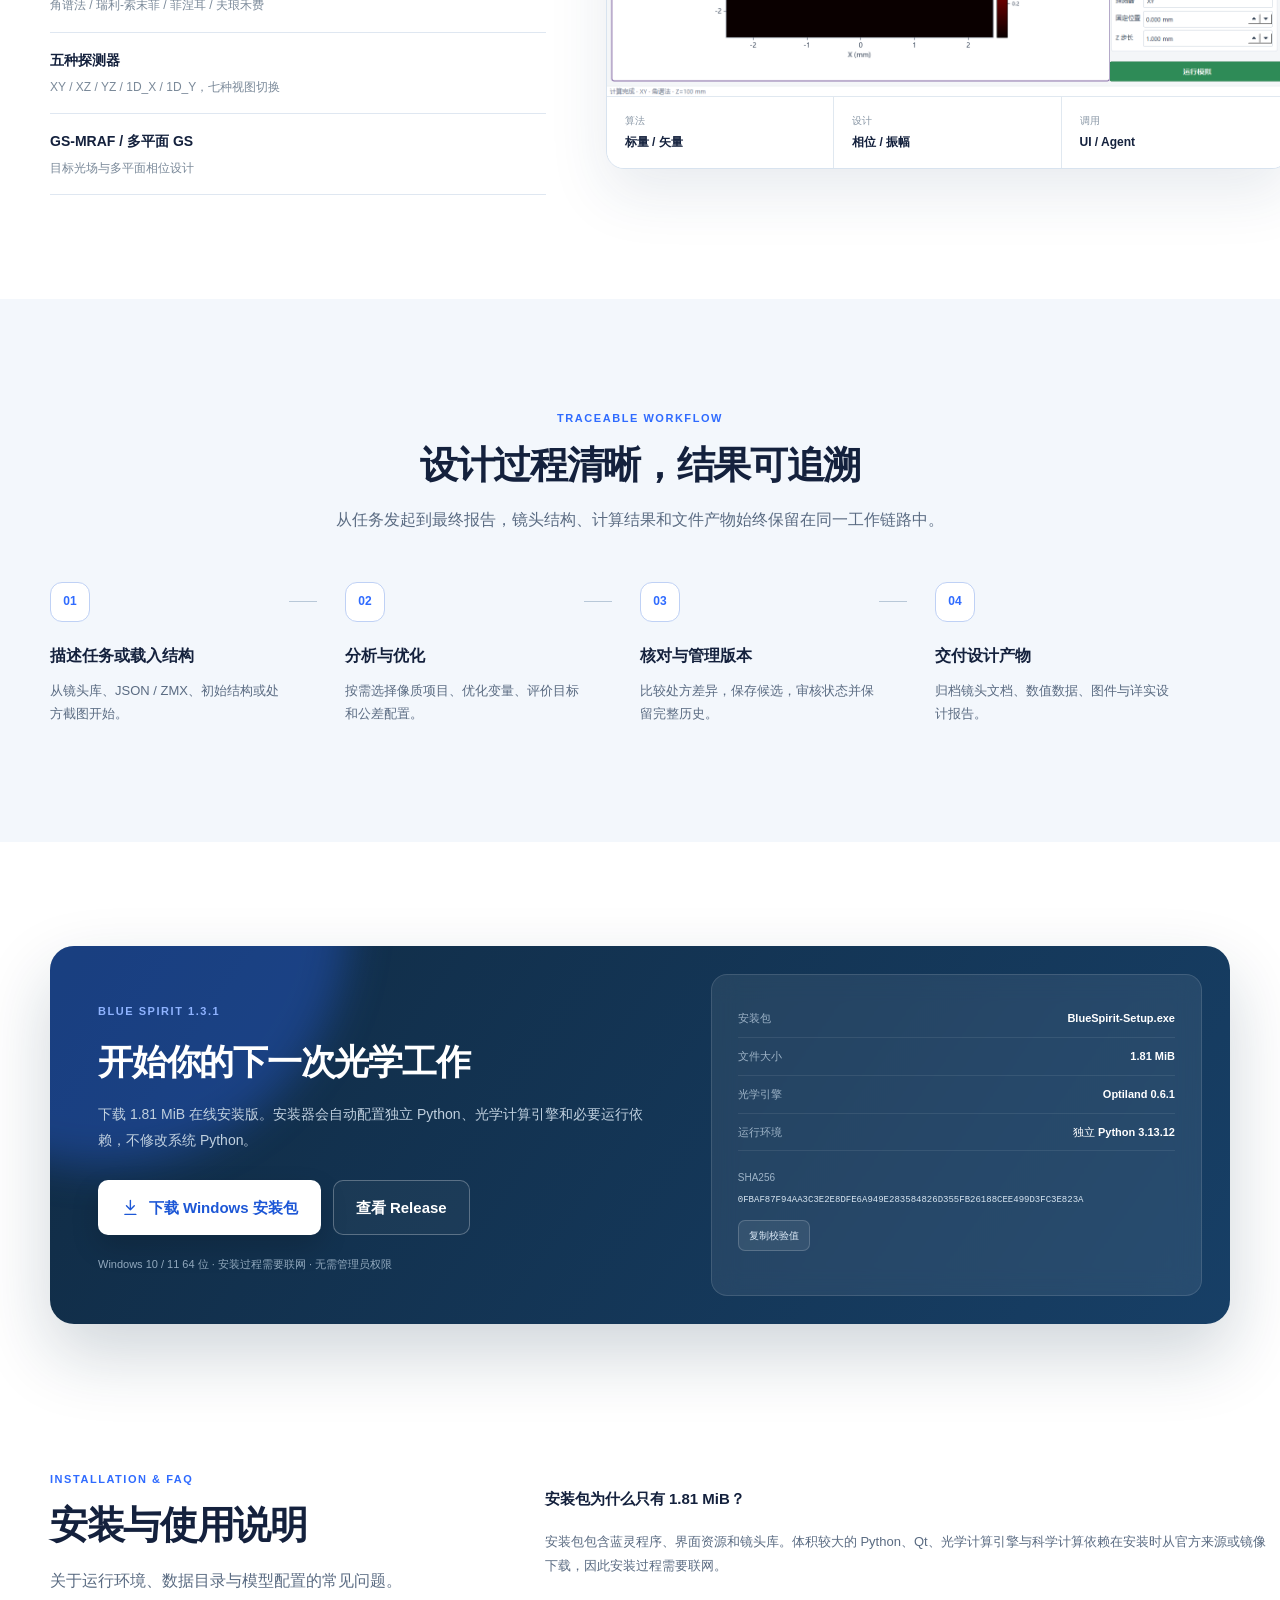
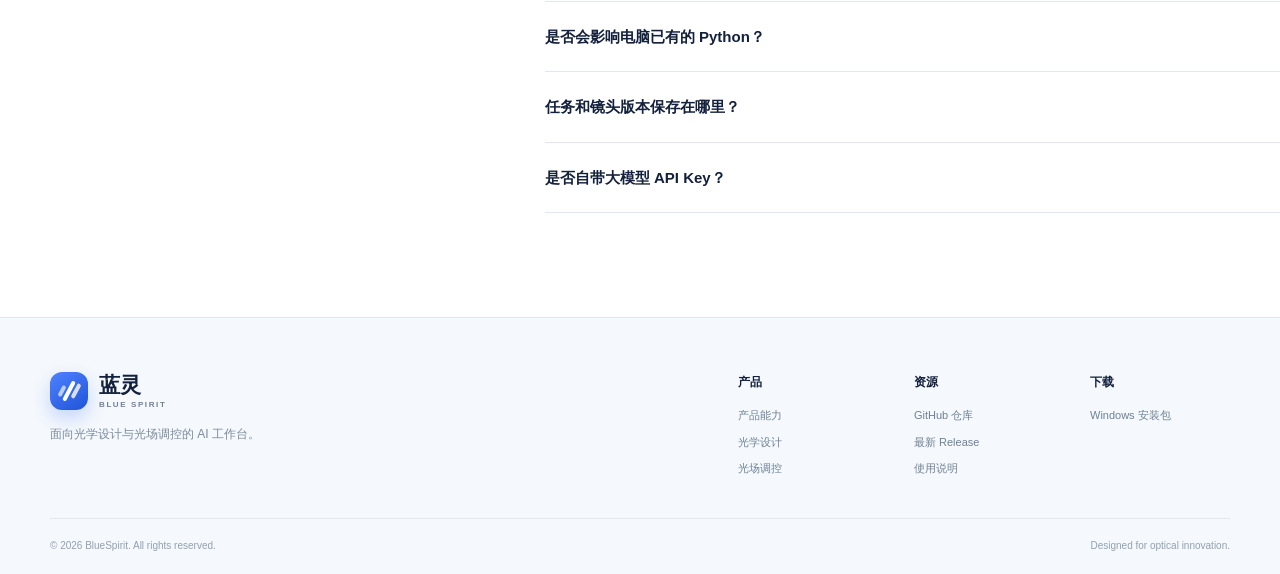
==== commit 5bbc14d1: "docs: remove obsolete download links" ====
--- a/docs/index.html
+++ b/docs/index.html
@@ -219,7 +219,7 @@
       </div>
     </section>
 
-    <section class="section faq-section">
+    <section class="section faq-section" id="faq">
       <div class="container faq-layout">
         <div class="section-heading"><div class="eyebrow">INSTALLATION & FAQ</div><h2>安装与使用说明</h2><p>关于运行环境、数据目录与模型配置的常见问题。</p></div>
         <div class="faq-list">
@@ -235,7 +235,7 @@
   <footer class="site-footer">
     <div class="container footer-main">
       <div><a class="brand footer-brand" href="#top"><span class="brand-mark" aria-hidden="true"><span></span><span></span><span></span></span><span class="brand-name">蓝灵 <small>BLUE SPIRIT</small></span></a><p>面向光学设计与光场调控的 AI 工作台。</p></div>
-      <div class="footer-links"><div><strong>产品</strong><a href="#features">产品能力</a><a href="#optics">光学设计</a><a href="#field">光场调控</a></div><div><strong>资源</strong><a href="https://github.com/Alice-P197/BlueSpirit" target="_blank" rel="noopener">GitHub 仓库</a><a href="https://github.com/Alice-P197/BlueSpirit/releases/latest" target="_blank" rel="noopener">最新 Release</a><a href="https://github.com/Alice-P197/BlueSpirit#安装目录与数据" target="_blank" rel="noopener">使用说明</a></div><div><strong>下载</strong><a href="https://github.com/Alice-P197/BlueSpirit/releases/latest/download/BlueSpirit-Setup.exe">Windows 安装包</a><a href="https://github.com/Alice-P197/BlueSpirit/releases/latest/download/SHA256SUMS.txt" target="_blank" rel="noopener">SHA256 校验文件</a></div></div>
+      <div class="footer-links"><div><strong>产品</strong><a href="#features">产品能力</a><a href="#optics">光学设计</a><a href="#field">光场调控</a></div><div><strong>资源</strong><a href="https://github.com/Alice-P197/BlueSpirit" target="_blank" rel="noopener">GitHub 仓库</a><a href="https://github.com/Alice-P197/BlueSpirit/releases/latest" target="_blank" rel="noopener">最新 Release</a><a href="#faq">使用说明</a></div><div><strong>下载</strong><a href="https://github.com/Alice-P197/BlueSpirit/releases/latest/download/BlueSpirit-Setup.exe">Windows 安装包</a></div></div>
     </div>
     <div class="container footer-bottom"><span>© 2026 BlueSpirit. All rights reserved.</span><span>Designed for optical innovation.</span></div>
   </footer>
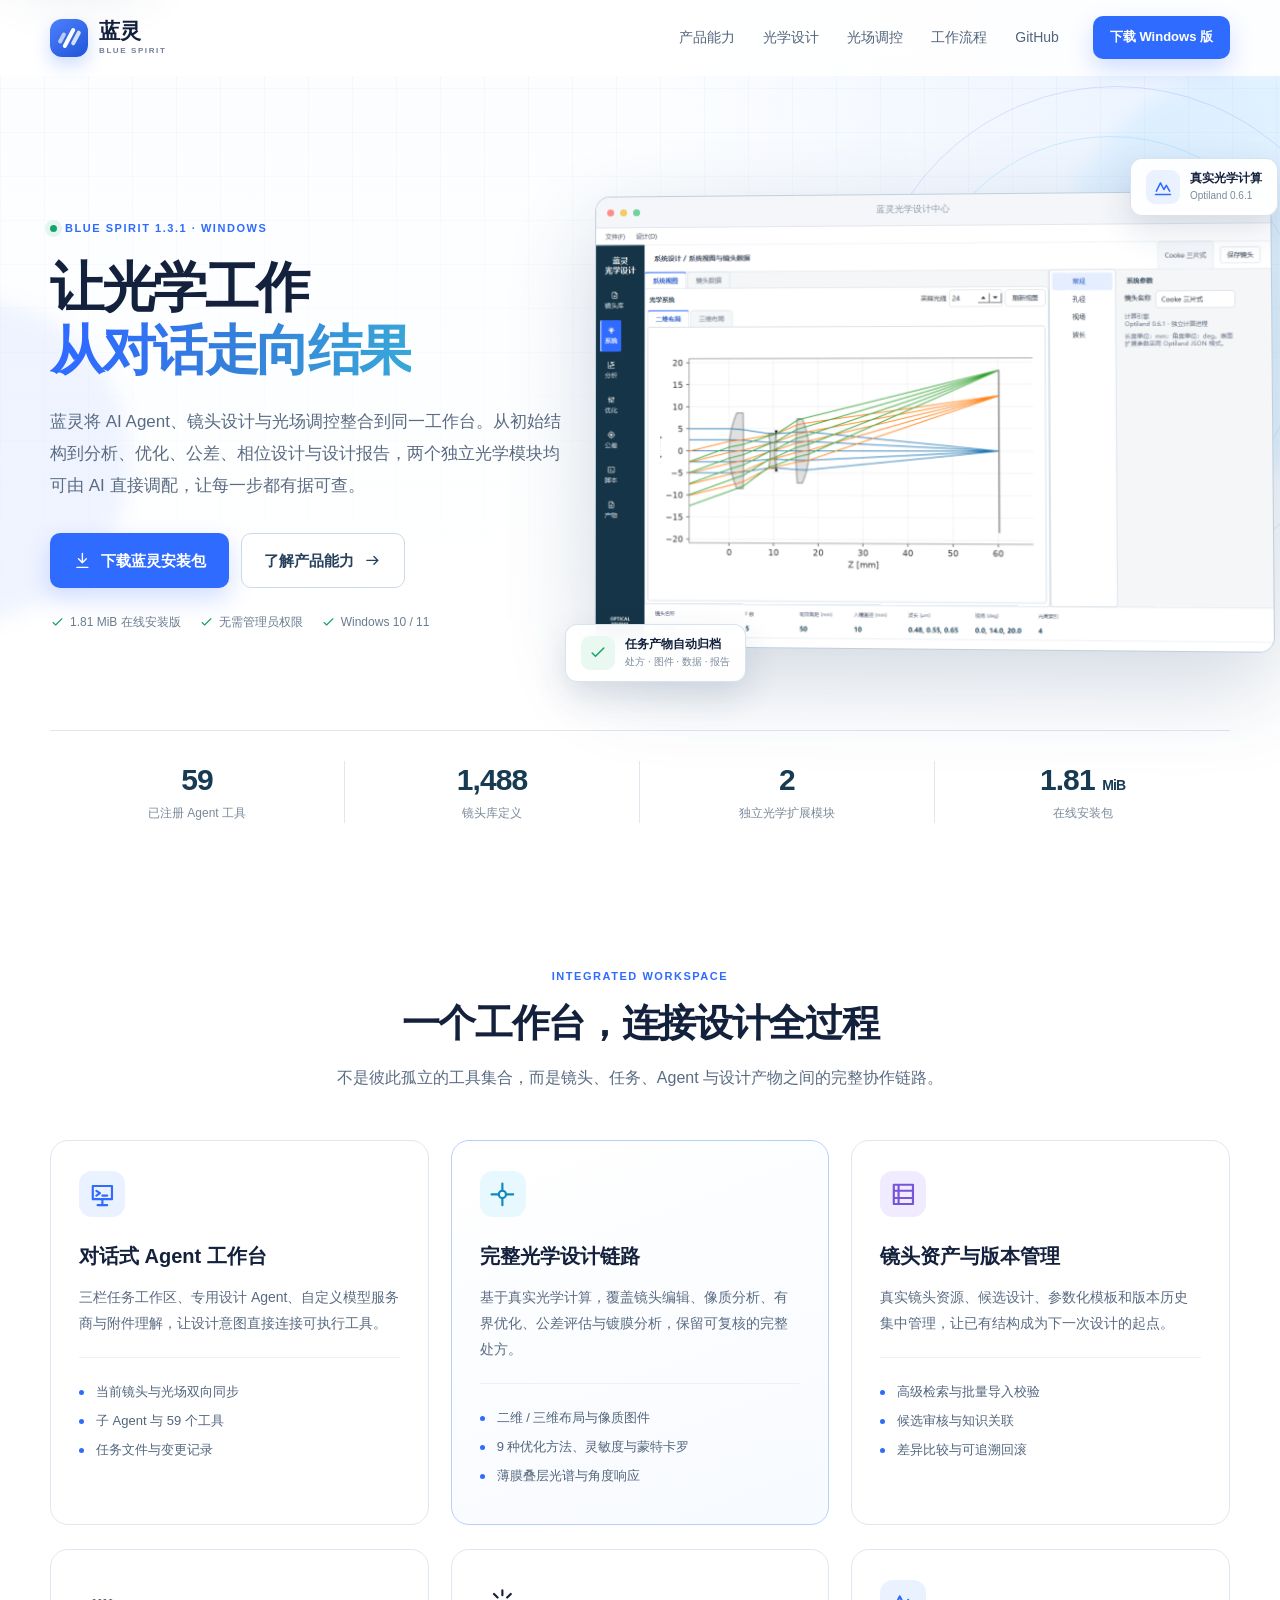
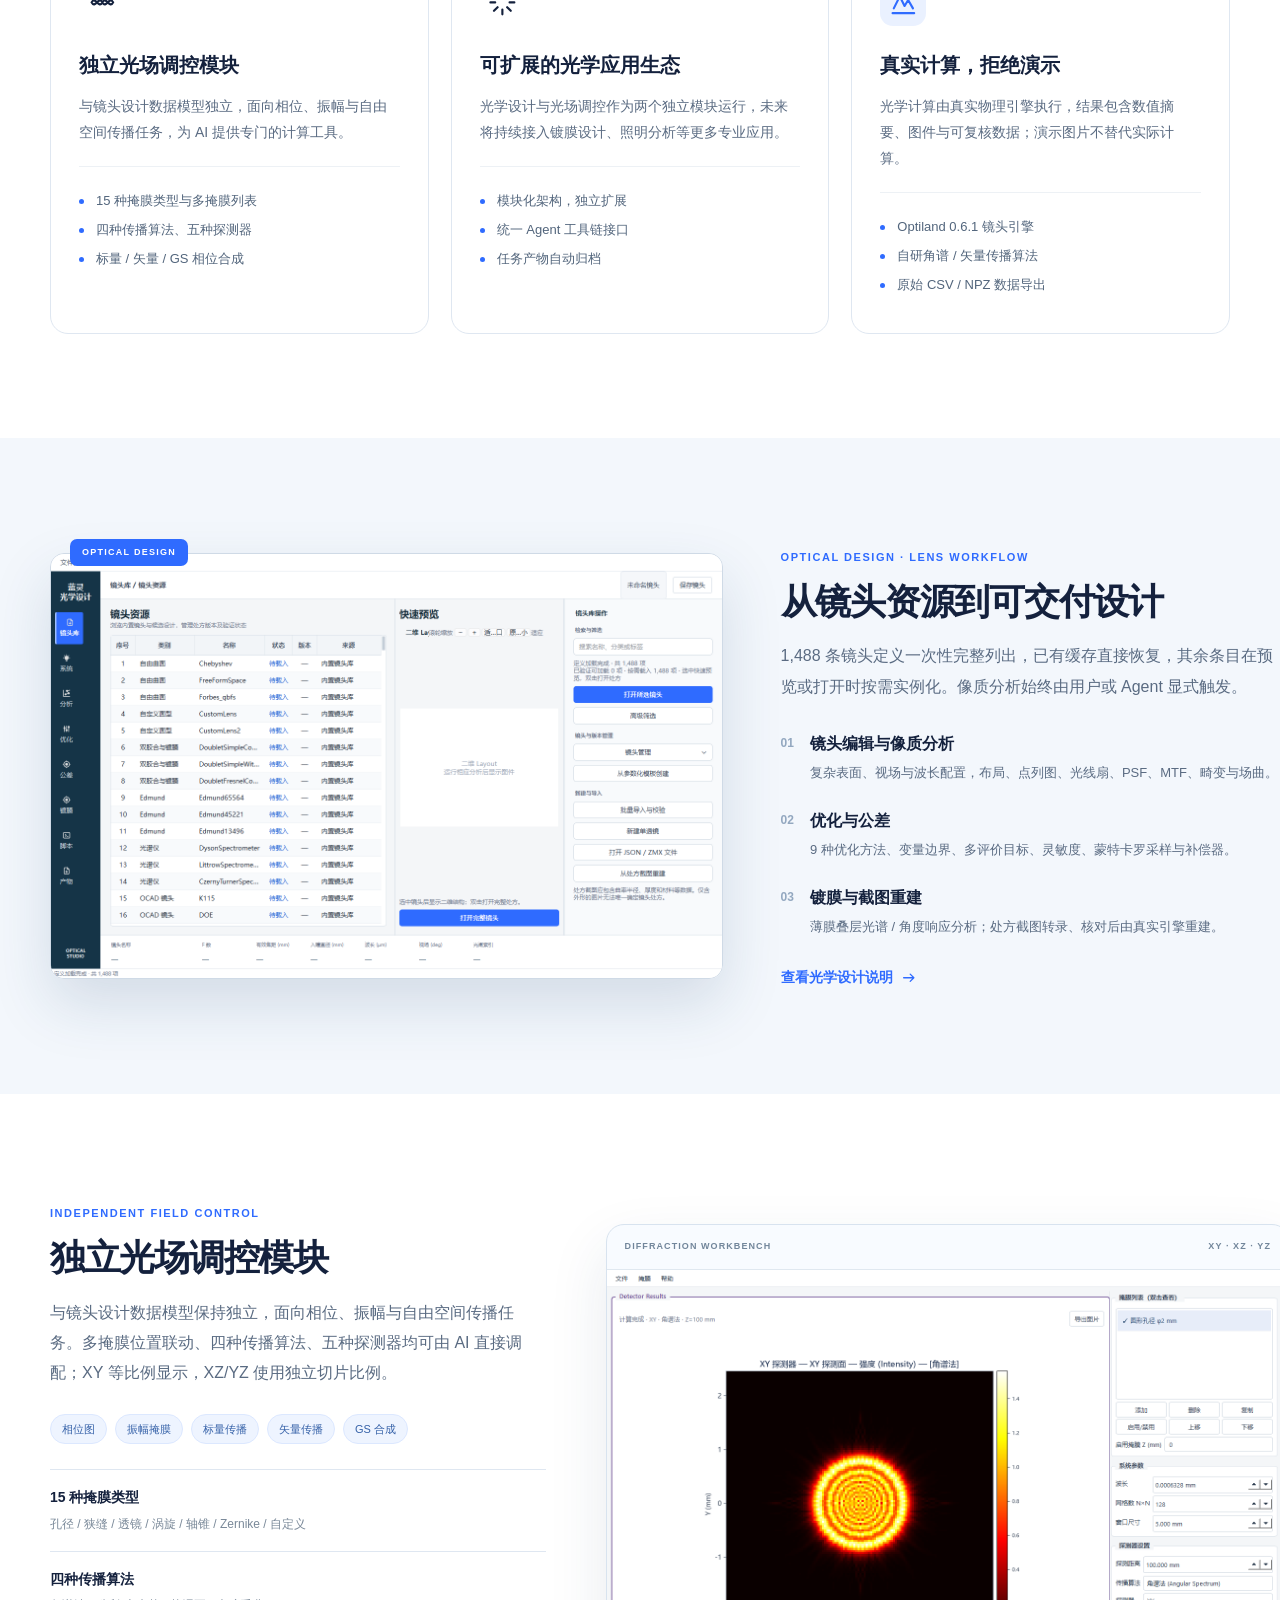
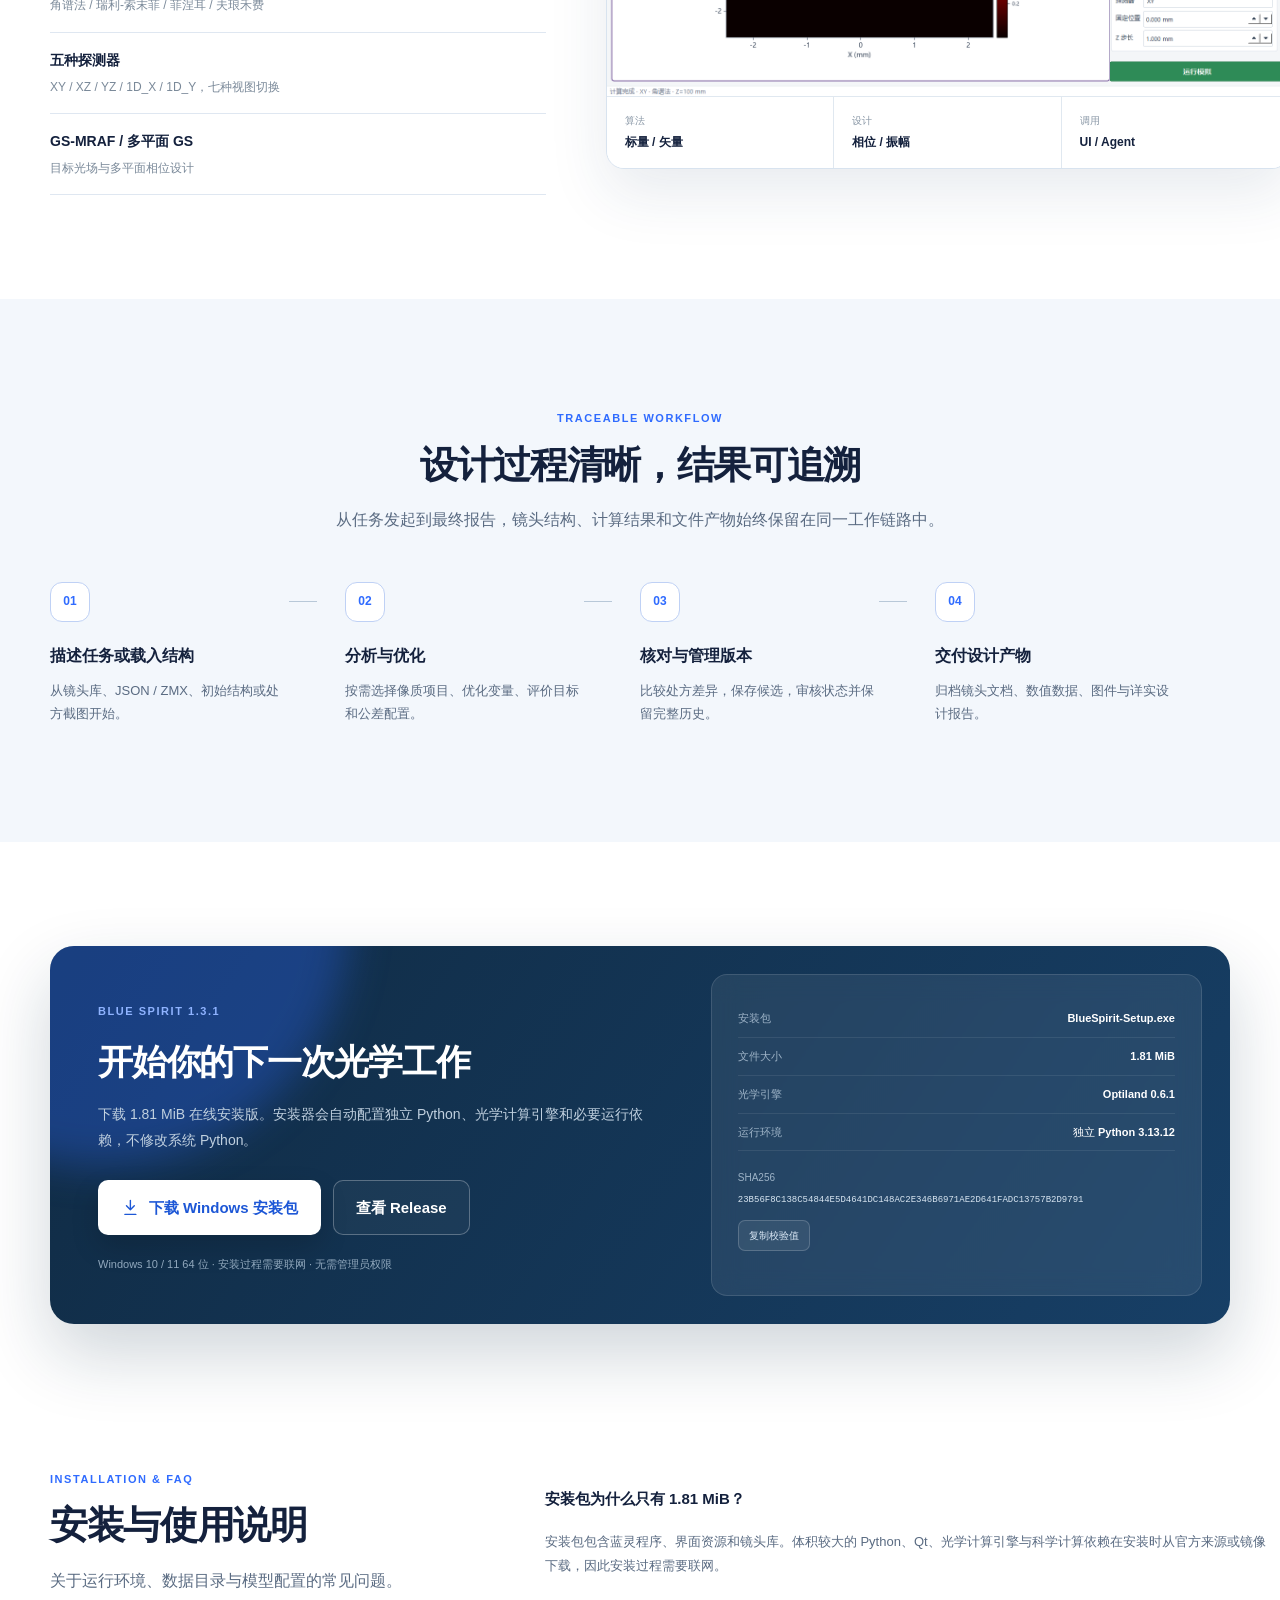
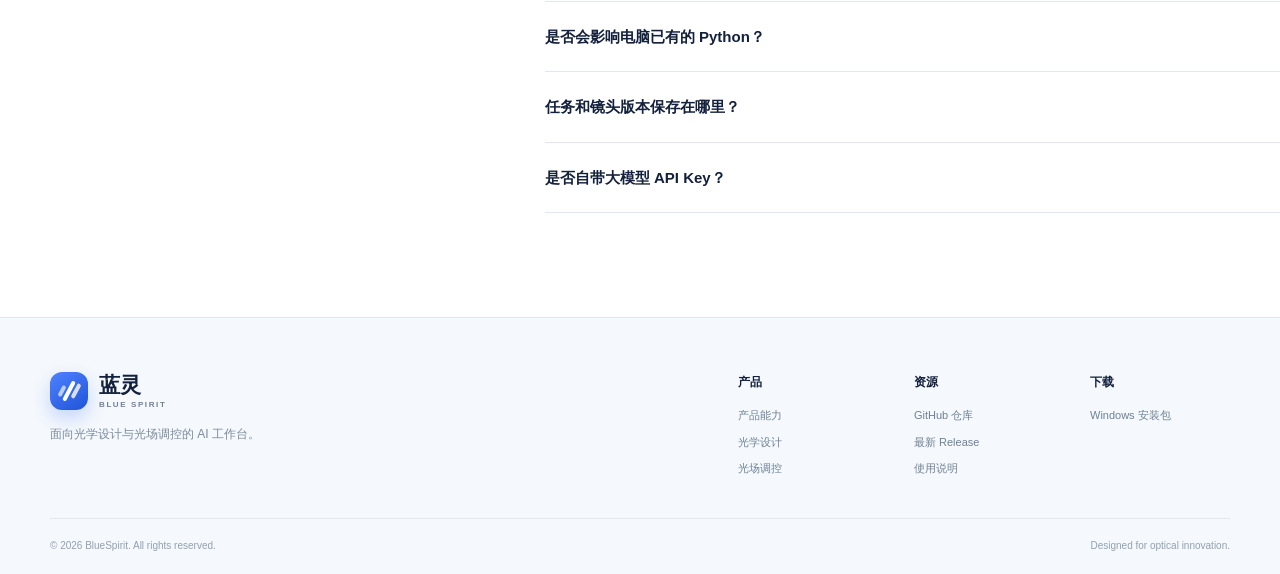
==== commit 005e0833: "docs: update v1.3.1 installer checksum" ====
--- a/docs/index.html
+++ b/docs/index.html
@@ -211,8 +211,8 @@
             <div class="detail-row"><span>运行环境</span><strong>独立 Python 3.13.12</strong></div>
             <div class="hash-block">
               <span>SHA256</span>
-              <code id="sha256">0FBAF87F94AA3C3E2E8DFE6A949E283584826D355FB26188CEE499D3FC3E823A</code>
-              <button class="copy-button" type="button" data-copy="0FBAF87F94AA3C3E2E8DFE6A949E283584826D355FB26188CEE499D3FC3E823A">复制校验值</button>
+              <code id="sha256">23B56F8C138C54844E5D4641DC148AC2E346B6971AE2D641FADC13757B2D9791</code>
+              <button class="copy-button" type="button" data-copy="23B56F8C138C54844E5D4641DC148AC2E346B6971AE2D641FADC13757B2D9791">复制校验值</button>
             </div>
           </div>
         </div>
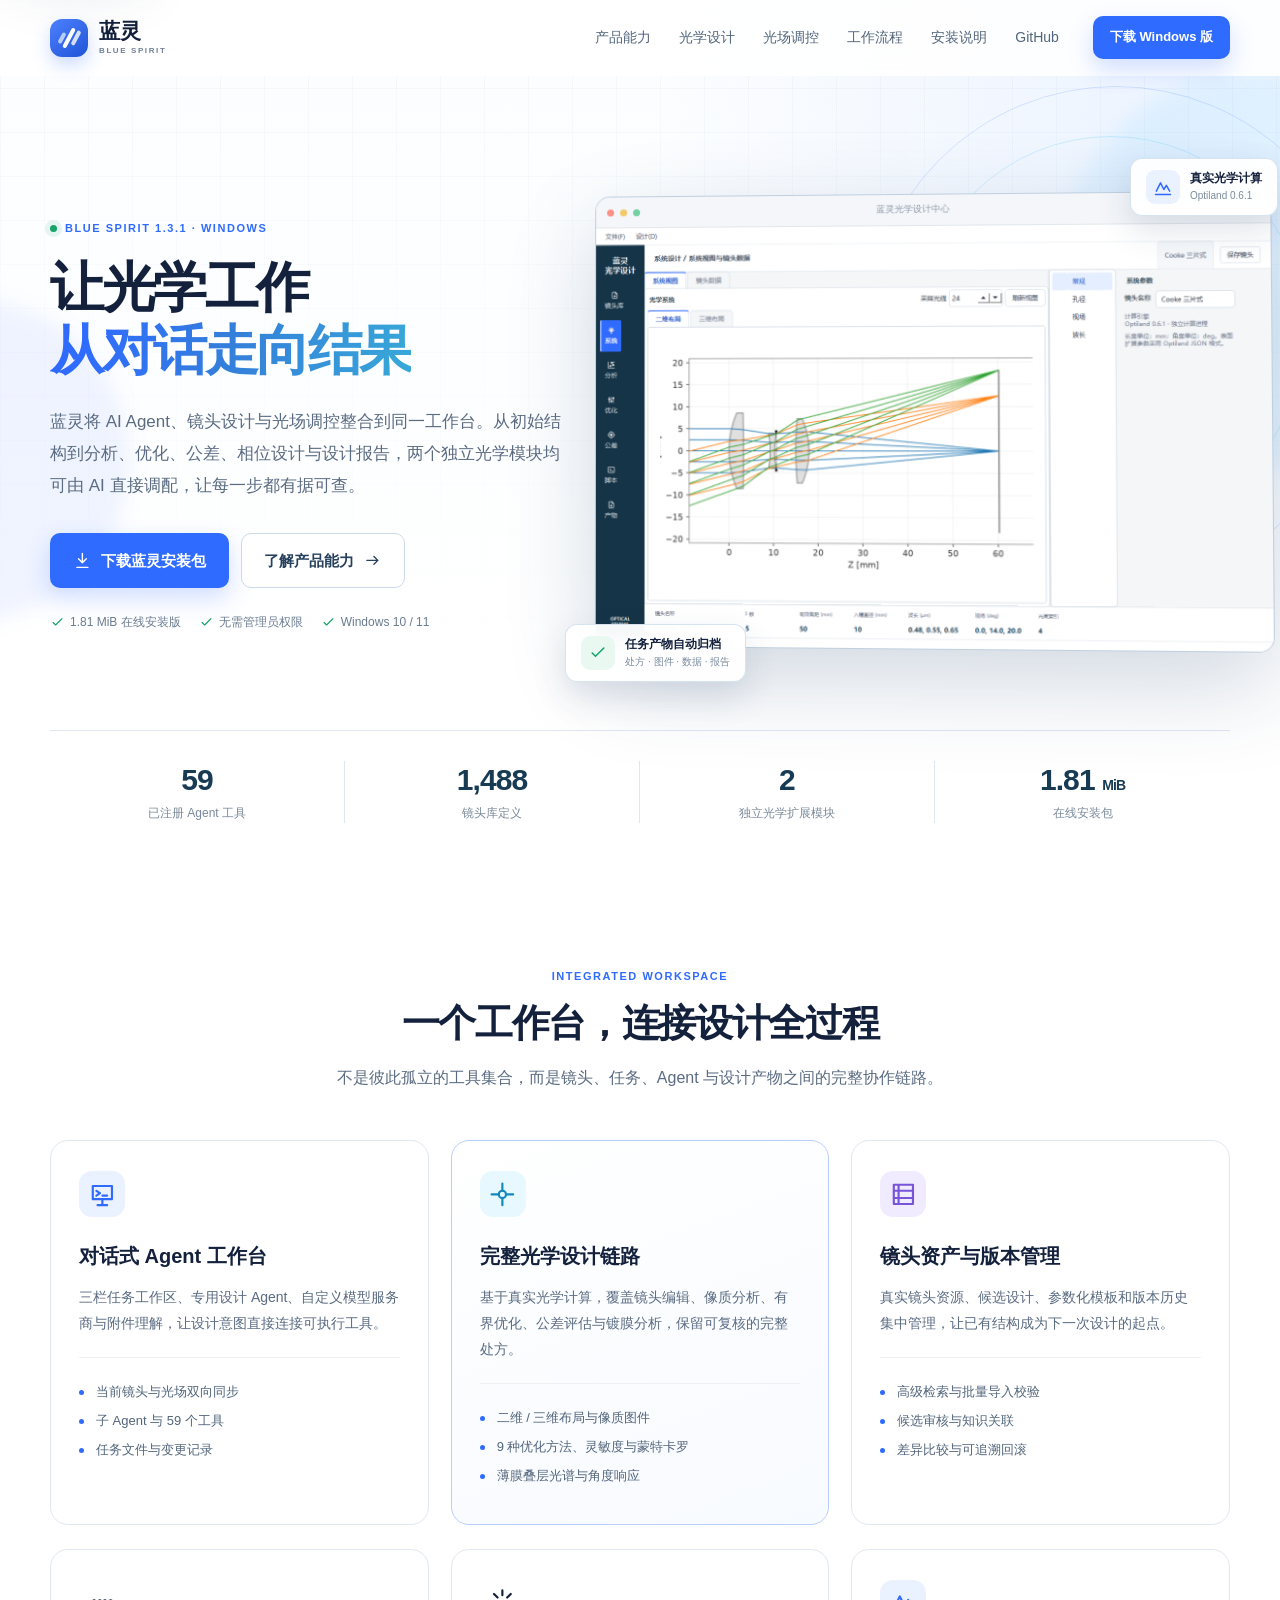
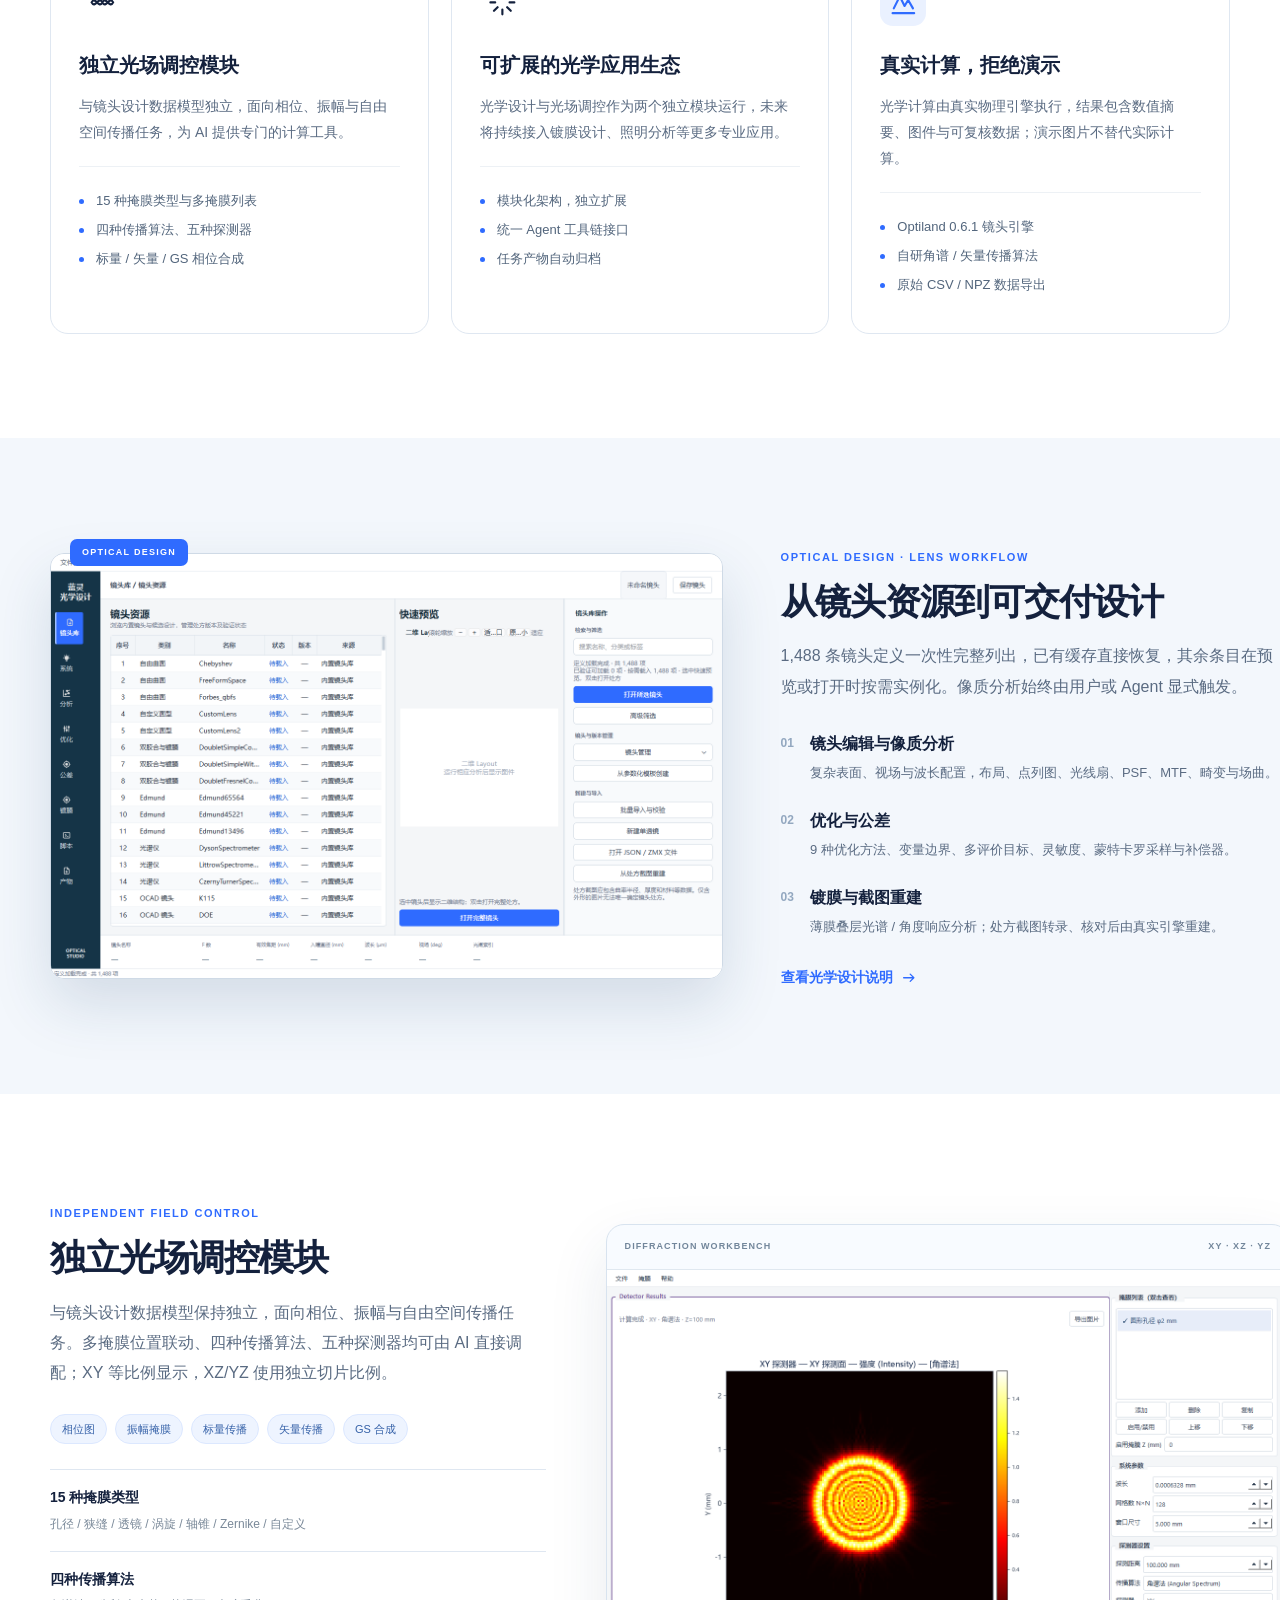
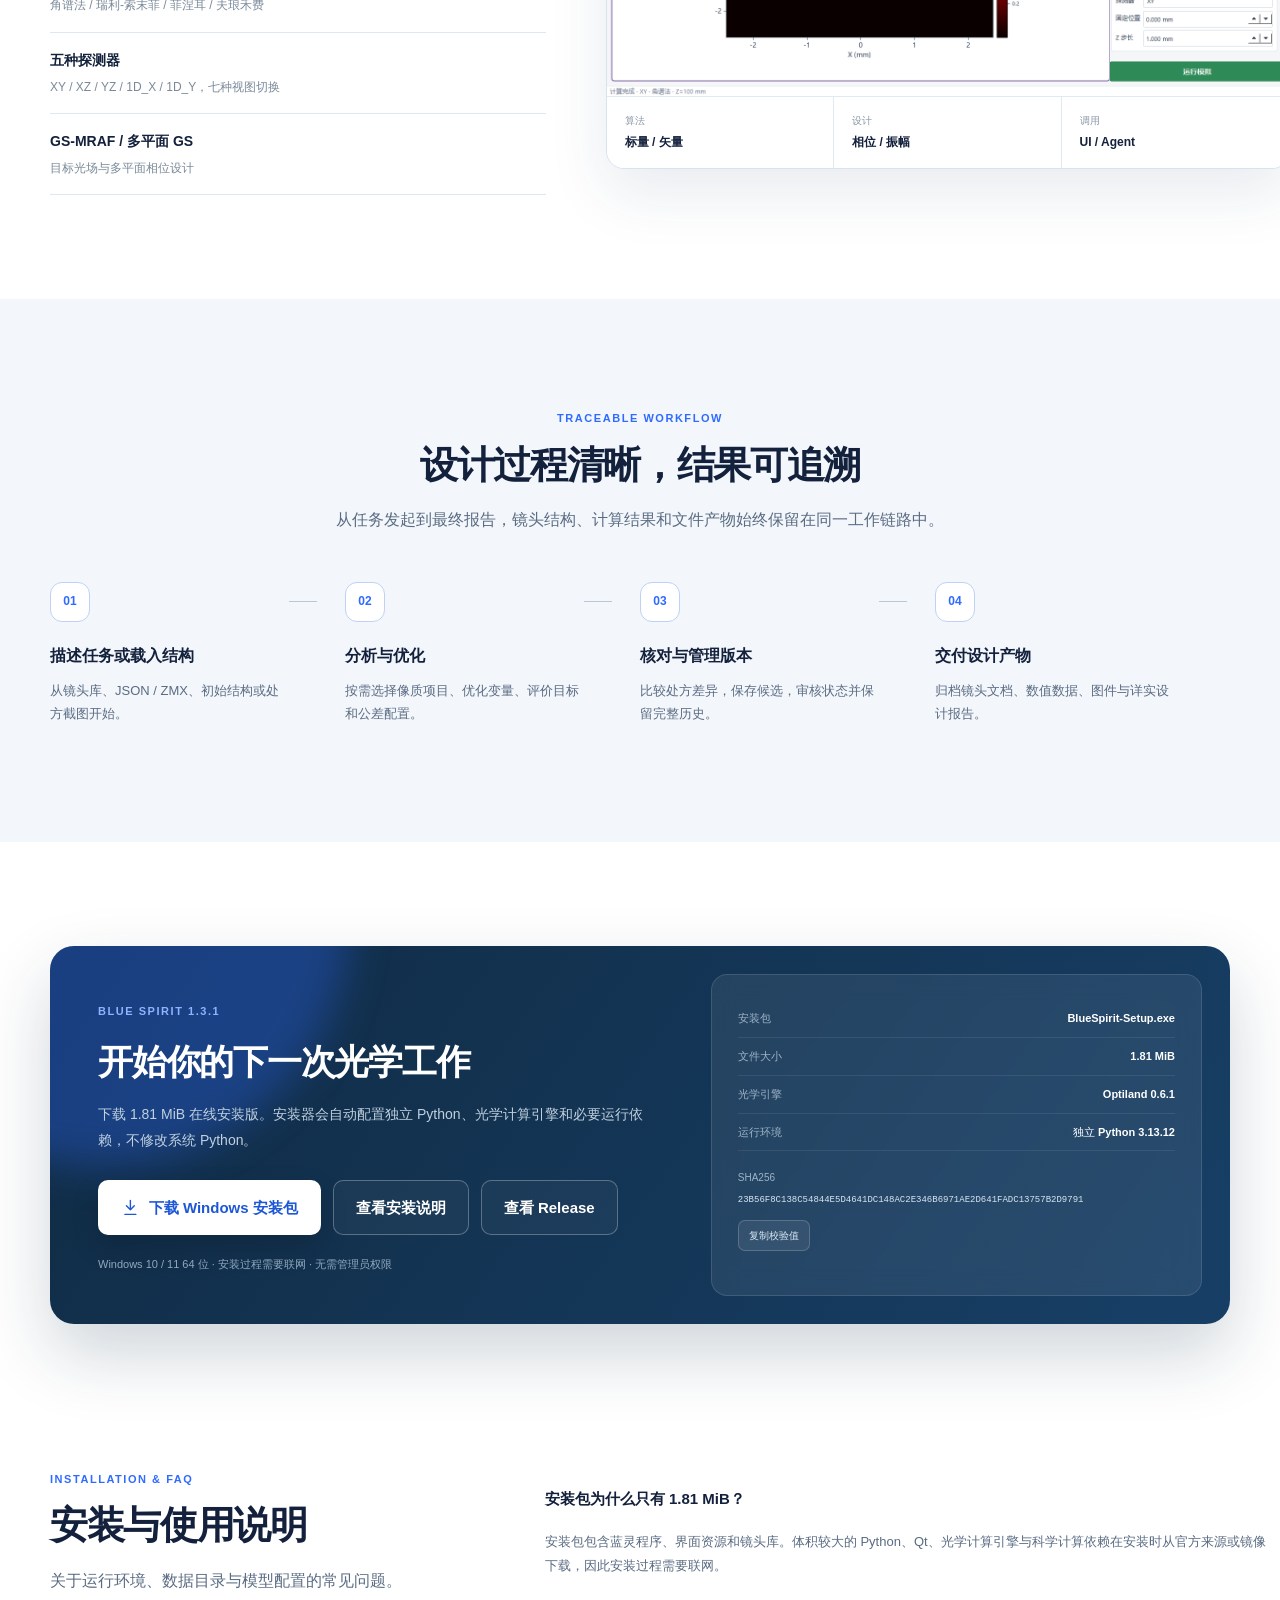
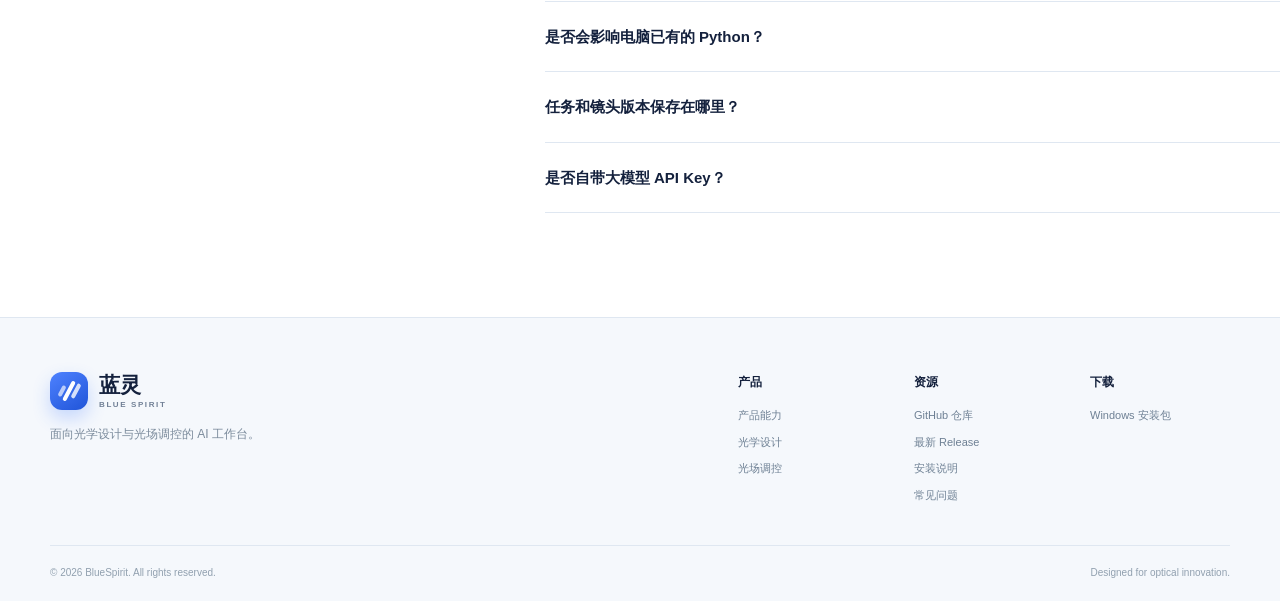
==== commit e98e0335: "docs: add installation guide page" ====
--- a/docs/index.html
+++ b/docs/index.html
@@ -28,6 +28,7 @@
         <a href="#optics">光学设计</a>
         <a href="#field">光场调控</a>
         <a href="#workflow">工作流程</a>
+        <a href="install.html">安装说明</a>
         <a href="https://github.com/Alice-P197/BlueSpirit" target="_blank" rel="noopener">GitHub</a>
       </nav>
       <a class="button button-small button-primary nav-download" href="https://github.com/Alice-P197/BlueSpirit/releases/latest/download/BlueSpirit-Setup.exe">下载 Windows 版</a>
@@ -200,6 +201,7 @@
             <p>下载 1.81 MiB 在线安装版。安装器会自动配置独立 Python、光学计算引擎和必要运行依赖，不修改系统 Python。</p>
             <div class="hero-actions">
               <a class="button button-white button-large" href="https://github.com/Alice-P197/BlueSpirit/releases/latest/download/BlueSpirit-Setup.exe"><svg viewBox="0 0 24 24" aria-hidden="true"><path d="M12 3v12m0 0 5-5m-5 5-5-5M5 21h14"/></svg>下载 Windows 安装包</a>
+              <a class="button button-dark-outline button-large" href="install.html">查看安装说明</a>
               <a class="button button-dark-outline button-large" href="https://github.com/Alice-P197/BlueSpirit/releases/tag/v1.3.1" target="_blank" rel="noopener">查看 Release</a>
             </div>
             <small class="download-note">Windows 10 / 11 64 位 · 安装过程需要联网 · 无需管理员权限</small>
@@ -235,7 +237,7 @@
   <footer class="site-footer">
     <div class="container footer-main">
       <div><a class="brand footer-brand" href="#top"><span class="brand-mark" aria-hidden="true"><span></span><span></span><span></span></span><span class="brand-name">蓝灵 <small>BLUE SPIRIT</small></span></a><p>面向光学设计与光场调控的 AI 工作台。</p></div>
-      <div class="footer-links"><div><strong>产品</strong><a href="#features">产品能力</a><a href="#optics">光学设计</a><a href="#field">光场调控</a></div><div><strong>资源</strong><a href="https://github.com/Alice-P197/BlueSpirit" target="_blank" rel="noopener">GitHub 仓库</a><a href="https://github.com/Alice-P197/BlueSpirit/releases/latest" target="_blank" rel="noopener">最新 Release</a><a href="#faq">使用说明</a></div><div><strong>下载</strong><a href="https://github.com/Alice-P197/BlueSpirit/releases/latest/download/BlueSpirit-Setup.exe">Windows 安装包</a></div></div>
+      <div class="footer-links"><div><strong>产品</strong><a href="#features">产品能力</a><a href="#optics">光学设计</a><a href="#field">光场调控</a></div><div><strong>资源</strong><a href="https://github.com/Alice-P197/BlueSpirit" target="_blank" rel="noopener">GitHub 仓库</a><a href="https://github.com/Alice-P197/BlueSpirit/releases/latest" target="_blank" rel="noopener">最新 Release</a><a href="install.html">安装说明</a><a href="#faq">常见问题</a></div><div><strong>下载</strong><a href="https://github.com/Alice-P197/BlueSpirit/releases/latest/download/BlueSpirit-Setup.exe">Windows 安装包</a></div></div>
     </div>
     <div class="container footer-bottom"><span>© 2026 BlueSpirit. All rights reserved.</span><span>Designed for optical innovation.</span></div>
   </footer>
